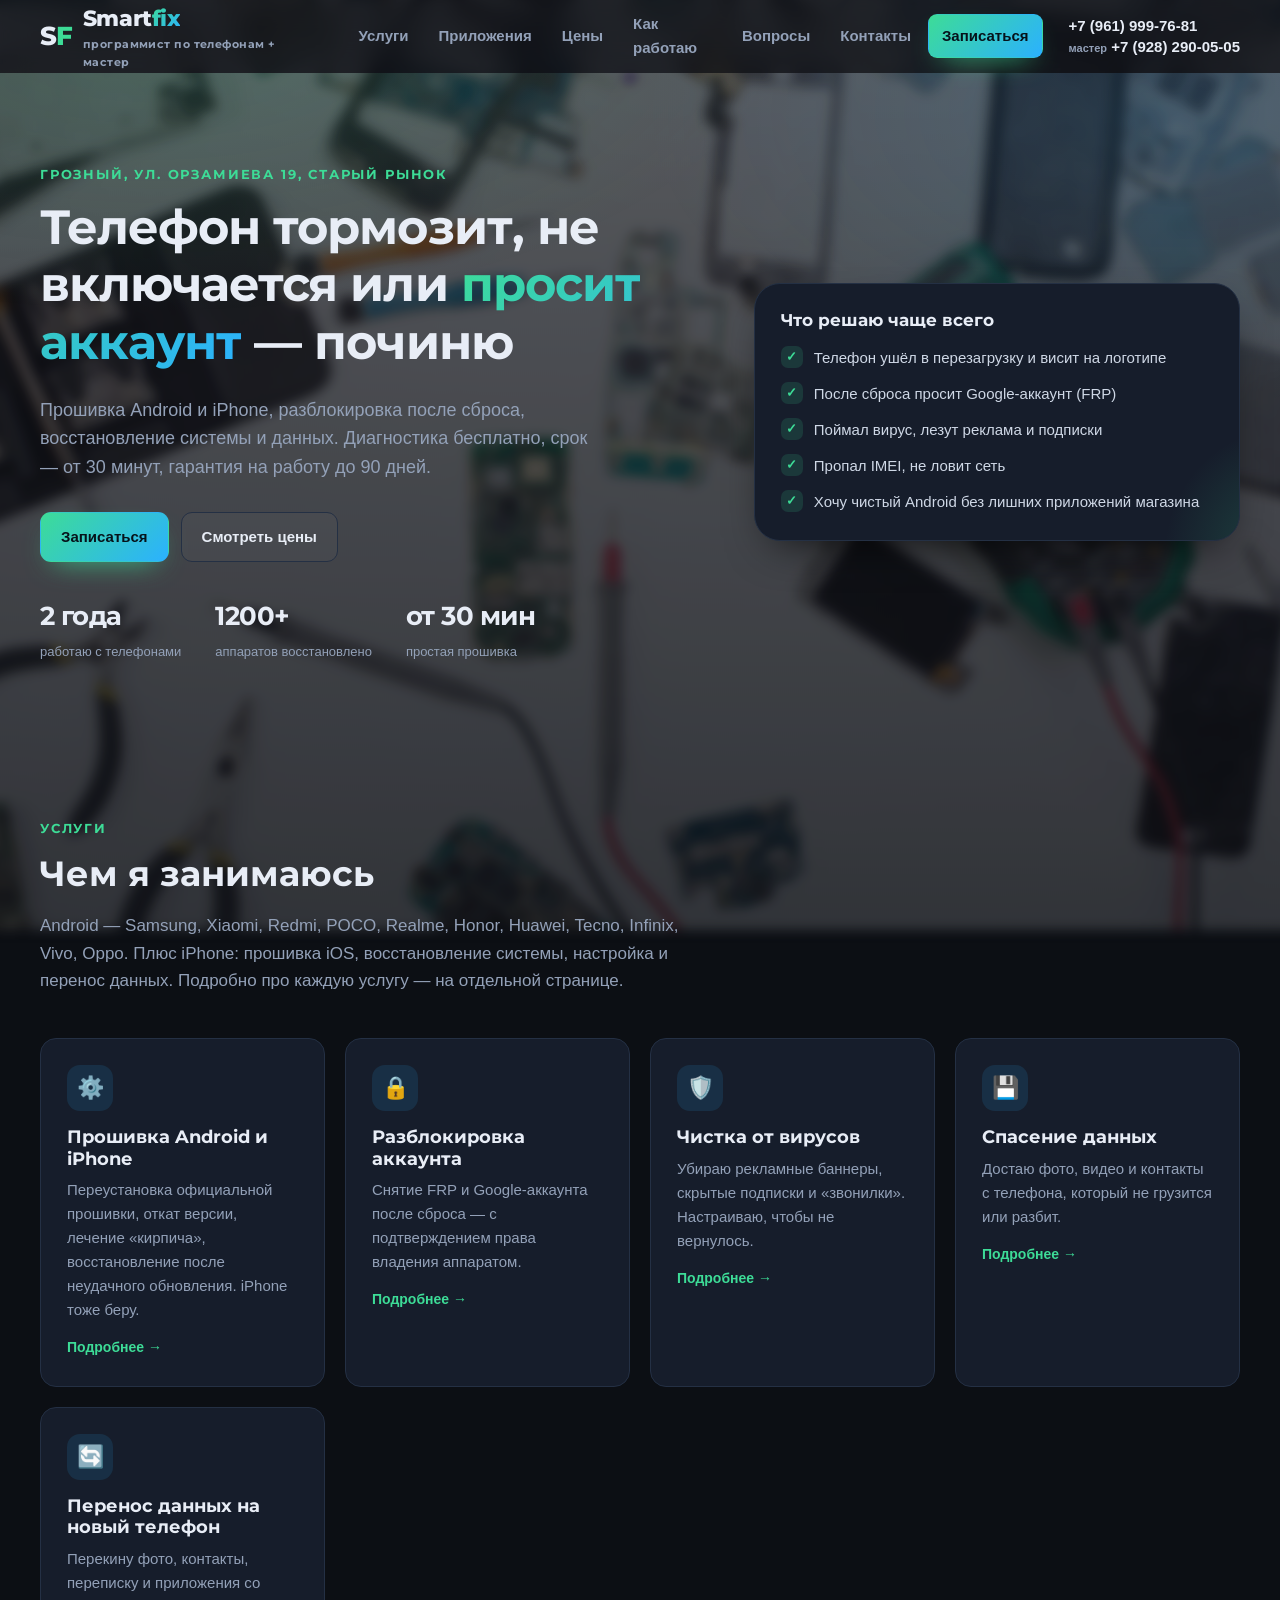
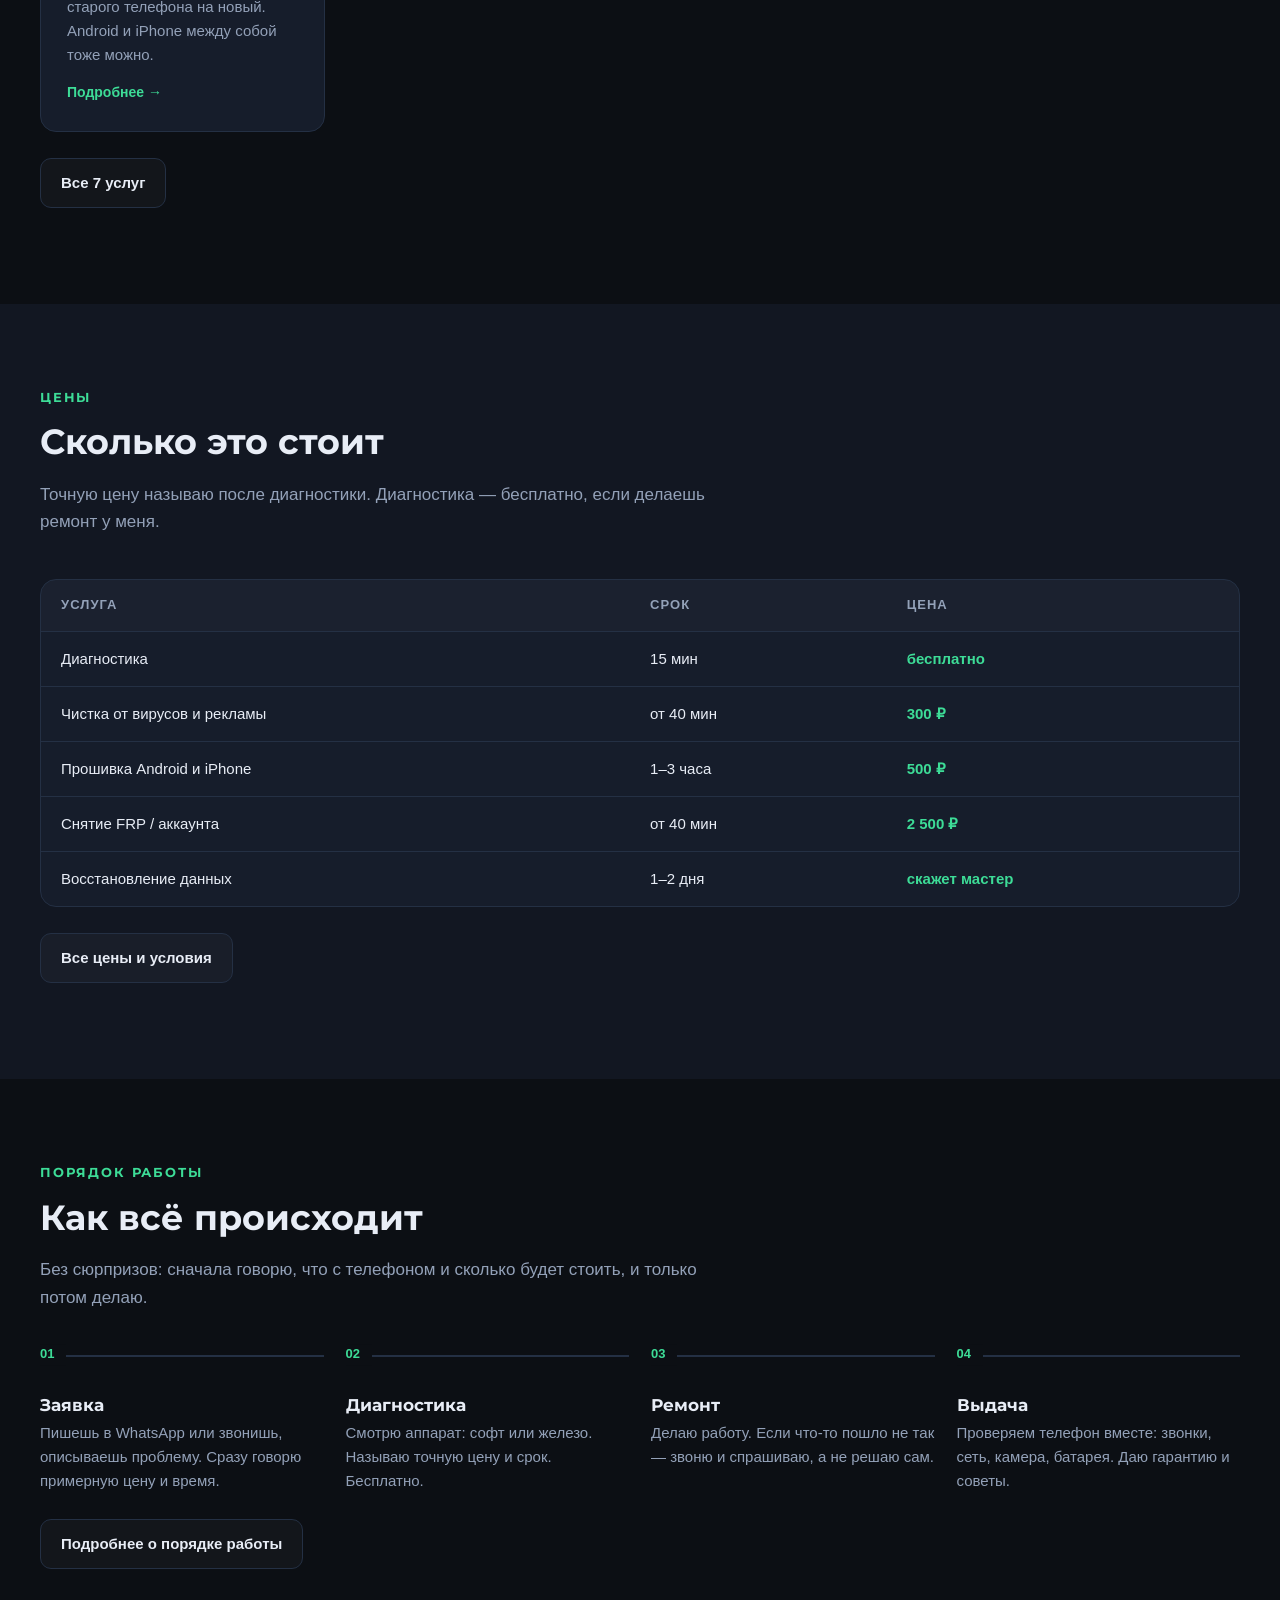
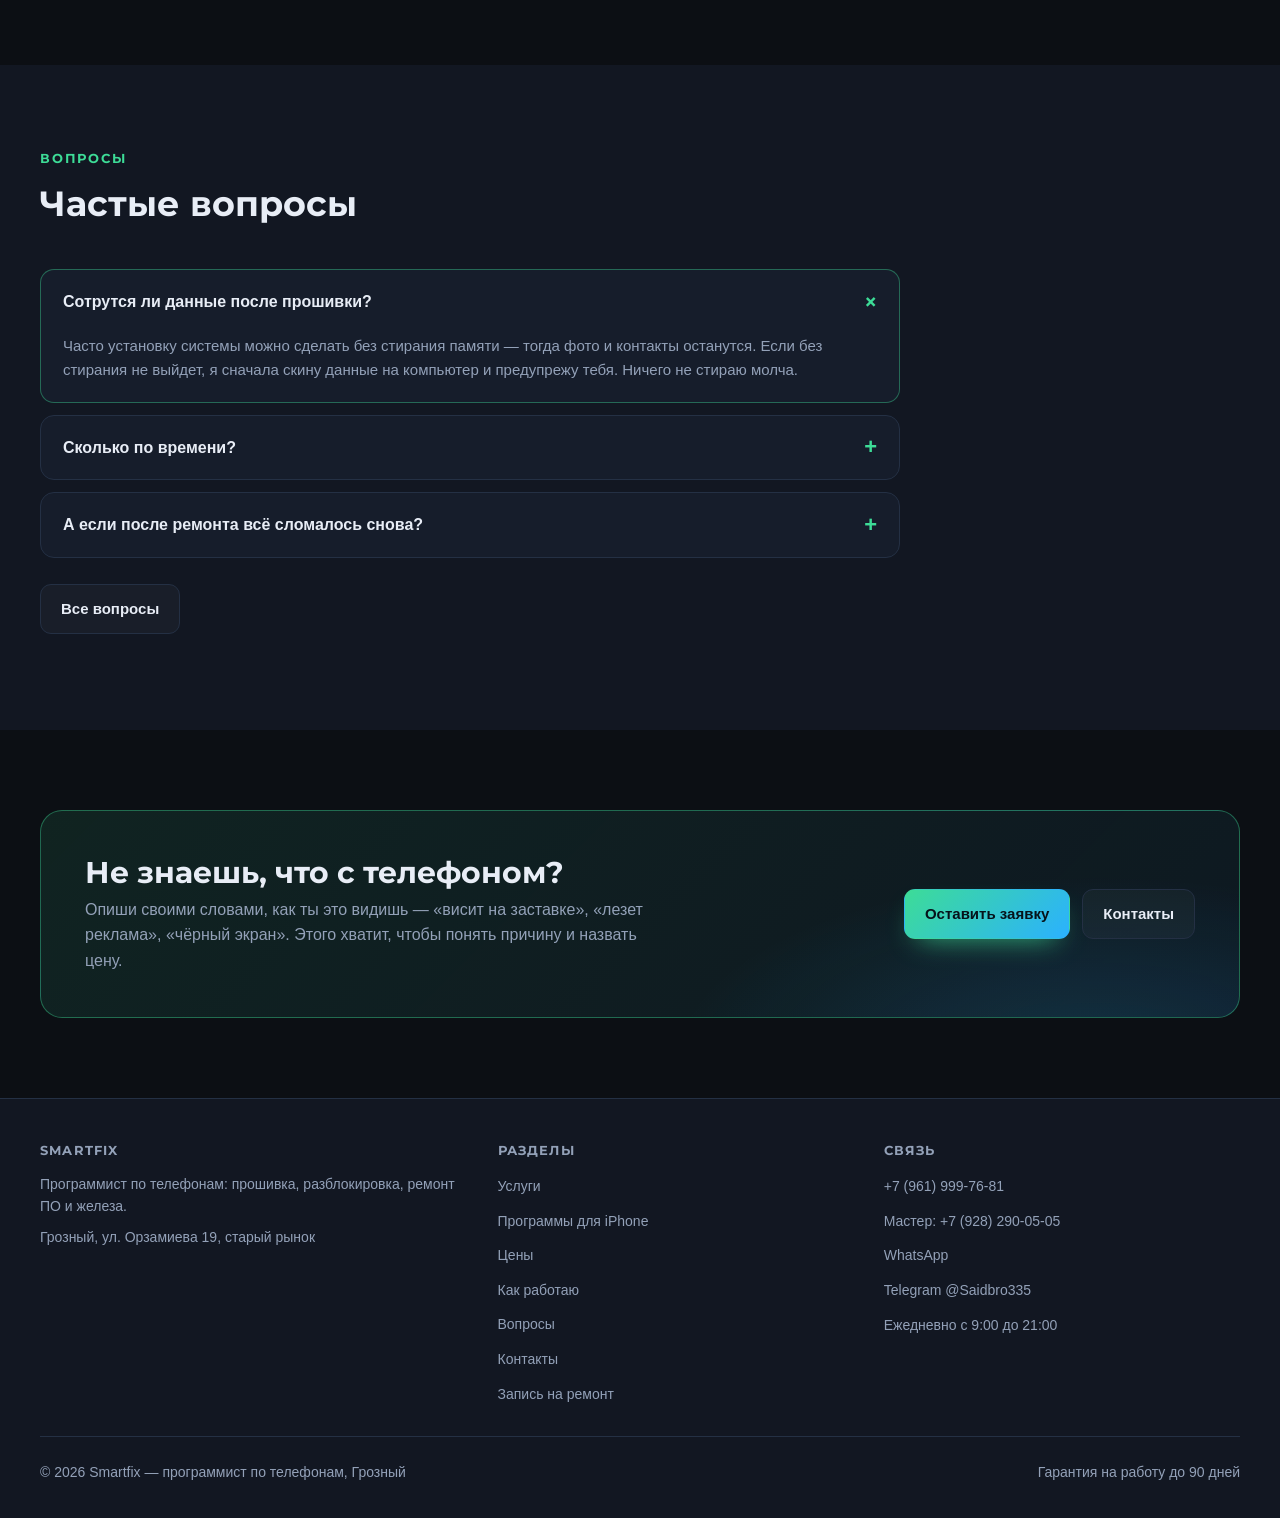
==== index.html @ c4eb5d16 "Add files via upload" ====
<!DOCTYPE html>
<html lang="ru">
<head>
<meta charset="UTF-8">
<meta name="viewport" content="width=device-width, initial-scale=1">
<title>Smartfix — программист по телефонам в Грозном | Прошивка, разблокировка, ремонт ПО</title>
<meta name="description" content="Прошивка Android и iPhone, разблокировка аккаунта, чистка от вирусов, восстановление данных. Грозный, ул. Орзамиева 19, старый рынок. Диагностика бесплатно, гарантия до 90 дней.">
<link rel="stylesheet" href="css/style.css">
<script src="js/anim.js"></script>
</head>
<body>

<!-- ================= ШАПКА ================= -->
<header class="header" id="header">
  <div class="container header__inner">
    <a class="logo" href="index.html">
      <span class="logo__mark">S<span>F</span></span>
      <span>Smart<em>fix</em><small>программист по телефонам + мастер</small></span>
    </a>

    <button class="burger" id="burger" aria-label="Меню" aria-expanded="false" aria-controls="nav">
      <span></span>
    </button>

    <nav class="nav" id="nav" aria-label="Основная навигация">
      <ul class="nav__list">
        <li><a href="services.html">Услуги</a></li>
        <li><a href="ios.html">Приложения</a></li>
        <li><a href="prices.html">Цены</a></li>
        <li><a href="how.html">Как работаю</a></li>
        <li><a href="faq.html">Вопросы</a></li>
        <li><a href="contacts.html">Контакты</a></li>
        <li class="nav__phone"><a href="tel:+79619997681">📞 +7 (961) 999-76-81</a></li>
        <li class="nav__phone"><a href="tel:+79282900505">🛠️ Мастер: +7 (928) 290-05-05</a></li>
        <li><a class="btn btn--primary" href="booking.html">Записаться</a></li>
      </ul>
    </nav>

    <div class="header__phone">
      <a href="tel:+79619997681">+7 (961) 999-76-81</a>
      <a href="tel:+79282900505"><span>мастер</span> +7 (928) 290-05-05</a>
    </div>
  </div>
</header>

<main>

  <!-- ================= ПЕРВЫЙ ЭКРАН ================= -->
  <section class="hero">
    <div class="container hero__grid">
      <div>
        <span class="eyebrow">Грозный, ул. Орзамиева 19, старый рынок</span>
        <h1>Телефон тормозит, не включается или <em>просит аккаунт</em> — починю</h1>
        <p class="lead">
          Прошивка Android и iPhone, разблокировка после сброса, восстановление системы и данных.
          Диагностика бесплатно, срок — от 30 минут, гарантия на работу до 90 дней.
        </p>
        <div class="hero__actions">
          <a class="btn btn--primary" href="booking.html">Записаться</a>
          <a class="btn btn--ghost" href="prices.html">Смотреть цены</a>
        </div>
        <ul class="stats">
          <li><b>2 года</b><span>работаю с телефонами</span></li>
          <li><b>1200+</b><span>аппаратов восстановлено</span></li>
          <li><b>от 30 мин</b><span>простая прошивка</span></li>
        </ul>
      </div>

      <aside class="phone-card">
        <h3>Что решаю чаще всего</h3>
        <ul class="checklist">
          <li>Телефон ушёл в перезагрузку и висит на логотипе</li>
          <li>После сброса просит Google-аккаунт (FRP)</li>
          <li>Поймал вирус, лезут реклама и подписки</li>
          <li>Пропал IMEI, не ловит сеть</li>
          <li>Хочу чистый Android без лишних приложений магазина</li>
        </ul>
      </aside>
    </div>
  </section>

  <!-- ================= УСЛУГИ (КРАТКО) ================= -->
  <section>
    <div class="container">
      <div class="section-head">
        <span class="eyebrow">Услуги</span>
        <h2>Чем я занимаюсь</h2>
        <p>Android — Samsung, Xiaomi, Redmi, POCO, Realme, Honor, Huawei, Tecno, Infinix, Vivo, Oppo. Плюс iPhone: прошивка iOS, восстановление системы, настройка и перенос данных. Подробно про каждую услугу — на отдельной странице.</p>
      </div>

      <div class="grid-3">
        <article class="card">
          <div class="card__icon">⚙️</div>
          <h3>Прошивка Android и iPhone</h3>
          <p>Переустановка официальной прошивки, откат версии, лечение «кирпича», восстановление после неудачного обновления. iPhone тоже беру.</p>
          <a class="card__more" href="services.html#firmware">Подробнее →</a>
        </article>
        <article class="card">
          <div class="card__icon">🔒</div>
          <h3>Разблокировка аккаунта</h3>
          <p>Снятие FRP и Google-аккаунта после сброса — с подтверждением права владения аппаратом.</p>
          <a class="card__more" href="services.html#unlock">Подробнее →</a>
        </article>
        <article class="card">
          <div class="card__icon">🛡️</div>
          <h3>Чистка от вирусов</h3>
          <p>Убираю рекламные баннеры, скрытые подписки и «звонилки». Настраиваю, чтобы не вернулось.</p>
          <a class="card__more" href="services.html#virus">Подробнее →</a>
        </article>
        <article class="card">
          <div class="card__icon">💾</div>
          <h3>Спасение данных</h3>
          <p>Достаю фото, видео и контакты с телефона, который не грузится или разбит.</p>
          <a class="card__more" href="services.html#data">Подробнее →</a>
        </article>
        <article class="card">
          <div class="card__icon">🔄</div>
          <h3>Перенос данных на новый телефон</h3>
          <p>Перекину фото, контакты, переписку и приложения со старого телефона на новый. Android и iPhone между собой тоже можно.</p>
          <a class="card__more" href="services.html#transfer">Подробнее →</a>
        </article>
      </div>

      <p style="margin-top:26px">
        <a class="btn btn--ghost" href="services.html">Все 7 услуг</a>
      </p>
    </div>
  </section>

  <!-- ================= ЦЕНЫ (КРАТКО) ================= -->
  <section class="bg-soft">
    <div class="container">
      <div class="section-head">
        <span class="eyebrow">Цены</span>
        <h2>Сколько это стоит</h2>
        <p>Точную цену называю после диагностики. Диагностика — бесплатно, если делаешь ремонт у меня.</p>
      </div>

      <div class="table-wrap">
        <table>
          <thead>
            <tr><th>Услуга</th><th>Срок</th><th>Цена</th></tr>
          </thead>
          <tbody>
            <tr><td>Диагностика</td><td>15 мин</td><td>бесплатно</td></tr>
            <tr><td>Чистка от вирусов и рекламы</td><td>от 40 мин</td><td>300 ₽</td></tr>
            <tr><td>Прошивка Android и iPhone</td><td>1–3 часа</td><td>500 ₽</td></tr>
            <tr><td>Снятие FRP / аккаунта</td><td>от 40 мин</td><td>2 500 ₽</td></tr>
            <tr><td>Восстановление данных</td><td>1–2 дня</td><td>скажет мастер</td></tr>
          </tbody>
        </table>
      </div>

      <p style="margin-top:26px">
        <a class="btn btn--ghost" href="prices.html">Все цены и условия</a>
      </p>
    </div>
  </section>

  <!-- ================= ПОРЯДОК РАБОТЫ (КРАТКО) ================= -->
  <section>
    <div class="container">
      <div class="section-head">
        <span class="eyebrow">Порядок работы</span>
        <h2>Как всё происходит</h2>
        <p>Без сюрпризов: сначала говорю, что с телефоном и сколько будет стоить, и только потом делаю.</p>
      </div>

      <div class="steps">
        <div class="step">
          <h3>Заявка</h3>
          <p>Пишешь в WhatsApp или звонишь, описываешь проблему. Сразу говорю примерную цену и время.</p>
        </div>
        <div class="step">
          <h3>Диагностика</h3>
          <p>Смотрю аппарат: софт или железо. Называю точную цену и срок. Бесплатно.</p>
        </div>
        <div class="step">
          <h3>Ремонт</h3>
          <p>Делаю работу. Если что-то пошло не так — звоню и спрашиваю, а не решаю сам.</p>
        </div>
        <div class="step">
          <h3>Выдача</h3>
          <p>Проверяем телефон вместе: звонки, сеть, камера, батарея. Даю гарантию и советы.</p>
        </div>
      </div>

      <p style="margin-top:26px">
        <a class="btn btn--ghost" href="how.html">Подробнее о порядке работы</a>
      </p>
    </div>
  </section>

  <!-- ================= ВОПРОСЫ (КРАТКО) ================= -->
  <section class="bg-soft">
    <div class="container">
      <div class="section-head">
        <span class="eyebrow">Вопросы</span>
        <h2>Частые вопросы</h2>
      </div>

      <div class="faq">
        <details open>
          <summary>Сотрутся ли данные после прошивки?</summary>
          <p>Часто установку системы можно сделать без стирания памяти — тогда фото и контакты останутся. Если без стирания не выйдет, я сначала скину данные на компьютер и предупрежу тебя. Ничего не стираю молча.</p>
        </details>
        <details>
          <summary>Сколько по времени?</summary>
          <p>Прошивка и разблокировка — от 30 минут до 3 часов, обычно в тот же день. Работа с памятью или редкая модель — до 2 дней.</p>
        </details>
        <details>
          <summary>А если после ремонта всё сломалось снова?</summary>
          <p>Гарантия: на прошивку и настройку — 90 дней, на заменённые детали — 30 дней. Вернулась та же проблема — переделываю бесплатно.</p>
        </details>
      </div>

      <p style="margin-top:26px">
        <a class="btn btn--ghost" href="faq.html">Все вопросы</a>
      </p>
    </div>
  </section>

  <!-- ================= ПРИЗЫВ ================= -->
  <section>
    <div class="container">
      <div class="cta">
        <div>
          <h2>Не знаешь, что с телефоном?</h2>
          <p>Опиши своими словами, как ты это видишь — «висит на заставке», «лезет реклама», «чёрный экран». Этого хватит, чтобы понять причину и назвать цену.</p>
        </div>
        <div class="cta__actions">
          <a class="btn btn--primary" href="booking.html">Оставить заявку</a>
          <a class="btn btn--ghost" href="contacts.html">Контакты</a>
        </div>
      </div>
    </div>
  </section>

</main>

<!-- ================= ПОДВАЛ ================= -->
<footer class="footer">
  <div class="container">
    <div class="footer__top">
      <div>
        <h4>Smartfix</h4>
        <p>Программист по телефонам: прошивка, разблокировка, ремонт ПО и железа.</p>
        <p>Грозный, ул. Орзамиева 19, старый рынок</p>
      </div>
      <div>
        <h4>Разделы</h4>
        <ul>
          <li><a href="services.html">Услуги</a></li>
          <li><a href="ios.html">Программы для iPhone</a></li>
          <li><a href="prices.html">Цены</a></li>
          <li><a href="how.html">Как работаю</a></li>
          <li><a href="faq.html">Вопросы</a></li>
          <li><a href="contacts.html">Контакты</a></li>
          <li><a href="booking.html">Запись на ремонт</a></li>
        </ul>
      </div>
      <div>
        <h4>Связь</h4>
        <ul>
          <li><a href="tel:+79619997681">+7 (961) 999-76-81</a></li>
          <li><a href="tel:+79282900505">Мастер: +7 (928) 290-05-05</a></li>
          <li><a href="https://wa.me/79619997681" target="_blank" rel="noopener">WhatsApp</a></li>
          <li><a href="https://t.me/Saidbro335" target="_blank" rel="noopener">Telegram @Saidbro335</a></li>
        </ul>
        <p style="margin-top:12px">Ежедневно с 9:00 до 21:00</p>
      </div>
    </div>
    <div class="footer__inner">
      <div>© <span class="js-year">2026</span> Smartfix — программист по телефонам, Грозный</div>
      <div>Гарантия на работу до 90 дней</div>
    </div>
  </div>
</footer>

<script src="js/main.js"></script>
</body>
</html>
---- css/style.css ----
/* ============================================================
   Smartfix — общие стили для всех страниц
   ============================================================ */

/* ---------- ШРИФТ ЗАГОЛОВКОВ ----------
   Montserrat, вариативный (один файл на веса 700–800).
   Лежит локально в папке fonts/, поэтому работает и без интернета,
   и на любом хостинге — ничего скачивать не надо.
   Два файла: кириллица и латиница, браузер выбирает по unicode-range. */
@font-face{
  font-family:'Montserrat';
  font-style:normal;
  font-weight:700 800;
  font-display:swap;
  src:url("../fonts/montserrat-cyr.woff2") format("woff2");
  unicode-range:U+0301, U+0400-045F, U+0490-0491, U+04B0-04B1, U+2116;
}
@font-face{
  font-family:'Montserrat';
  font-style:normal;
  font-weight:700 800;
  font-display:swap;
  src:url("../fonts/montserrat-lat.woff2") format("woff2");
  unicode-range:U+0000-00FF, U+0131, U+0152-0153, U+02BB-02BC, U+02C6, U+02DA, U+02DC, U+0304, U+0308, U+0329, U+2000-206F, U+20AC, U+2122, U+2191, U+2193, U+2212, U+2215, U+FEFF, U+FFFD;
}

:root{
  --font-head:'Montserrat',"Segoe UI",Roboto,Arial,sans-serif;
  --bg:#0c0f14;
  --bg-soft:#121722;
  --card:#161d2b;
  --line:#243044;
  --text:#e8edf6;
  --muted:#93a1b8;
  --accent:#3ddc97;
  --accent-2:#2bb1ff;
  --radius:16px;
  --shadow:0 18px 45px -20px rgba(0,0,0,.85);
  --maxw:1240px;
}

*{box-sizing:border-box}
html{scroll-behavior:smooth; scroll-padding-top:88px; background:var(--bg)}
body{
  margin:0;
  font-family:"Segoe UI",Roboto,-apple-system,"Helvetica Neue",Arial,sans-serif;
  color:var(--text);
  line-height:1.6;
  -webkit-font-smoothing:antialiased;
}

/* ---------- ФОН: ФОТО МАСТЕРСКОЙ, РАЗМЫТОЕ ----------
   Цвет фона живёт на <html>, а картинка — на ::before с z-index:-1.
   Так она ложится поверх фонового цвета, но под всем содержимым:
   прозрачные секции её показывают, а тёмные блоки перекрывают. */
body::before{
  content:"";
  position:fixed;
  inset:-30px;              /* запас по краям, иначе видно границу размытия */
  z-index:-1;
  background:
    linear-gradient(rgba(12,15,20,.62), rgba(12,15,20,.82)),
    url("../img/bg.jpg") center/cover no-repeat;
  filter:blur(6px) saturate(.92);
  opacity:.9;
  pointer-events:none;
}
img{max-width:100%;display:block}
a{color:inherit;text-decoration:none}
h1,h2,h3,h4{line-height:1.2;margin:0 0 .5em;font-family:var(--font-head)}
/* заголовки, логотип, цифры и кнопки — фирменным шрифтом */
.logo,.eyebrow,.btn,.stats b,.price-card .price,.price-card h3,
.service__head h2,.step h3,.card h3{font-family:var(--font-head)}
p{margin:0 0 1em}
section{padding:80px 0}
.container{width:100%;max-width:var(--maxw);margin:0 auto;padding:0 20px}
.bg-soft{background:var(--bg-soft)}

.eyebrow{
  display:inline-block;
  font-size:13px;letter-spacing:.14em;text-transform:uppercase;
  color:var(--accent);font-weight:700;margin-bottom:14px;
}
.section-head{max-width:680px;margin-bottom:44px}
.section-head h2{font-size:clamp(24px,3.2vw,35px)}
.section-head p{color:var(--muted);margin:0;font-size:17px}

/* ---------- ШАПКА ---------- */
.header{
  position:sticky;top:0;z-index:100;
  background:rgba(12,15,20,.72);
  backdrop-filter:blur(14px);
  -webkit-backdrop-filter:blur(14px);
  border-bottom:1px solid transparent;
  transition:background .25s,border-color .25s,box-shadow .25s;
}
.header.is-scrolled{
  background:rgba(12,15,20,.94);
  border-bottom-color:var(--line);
  box-shadow:0 10px 30px -18px rgba(0,0,0,.9);
}
.header__inner{display:flex;align-items:center;gap:26px;height:72px}
.logo{display:flex;align-items:center;gap:11px;font-family:var(--font-head);font-weight:800;font-size:22px;letter-spacing:-.02em}
/* «Smart» обычным цветом, «fix» — фирменным градиентом */
.logo em{
  font-style:normal;
  background:linear-gradient(135deg,var(--accent),var(--accent-2));
  -webkit-background-clip:text;background-clip:text;color:transparent;
}
/* Монограмма SF: «S» белая, «F» зелёная, без картинки и без плашки */
.logo__mark{
  font-family:var(--font-head);font-weight:800;
  font-size:26px;line-height:1;letter-spacing:-.04em;
  color:var(--text);flex:0 0 auto;
}
.logo__mark span{color:var(--accent)}
.logo small{display:block;font-size:11px;font-weight:600;color:var(--muted);letter-spacing:.04em}

.nav{margin-left:auto}
.nav__list{display:flex;align-items:center;gap:4px;list-style:none;margin:0;padding:0}
.nav__list a{
  display:block;padding:9px 13px;border-radius:9px;
  font-size:15px;color:var(--muted);font-weight:600;
  transition:color .18s,background .18s;
}
.nav__list a:hover{color:var(--text);background:rgba(255,255,255,.05)}
.nav__list a.is-active{color:var(--accent)}
.nav__phone{display:none}   /* на телефоне шапка номера скрывает — показываем их в меню */
.nav__list a.btn--primary{color:#06121a}
.nav__list a.btn--primary:hover{background:linear-gradient(135deg,var(--accent),var(--accent-2));color:#06121a}

.header__phone{
  display:flex;flex-direction:column;gap:1px;line-height:1.3;
  font-weight:700;font-size:15px;white-space:nowrap;
}
.header__phone a{transition:color .18s}
.header__phone a:hover{color:var(--accent)}
.header__phone span{font-size:11px;font-weight:600;color:var(--muted)}

.btn{
  display:inline-flex;align-items:center;justify-content:center;gap:9px;
  padding:12px 20px;border-radius:11px;border:1px solid transparent;
  font:inherit;font-weight:700;font-size:15px;cursor:pointer;
  transition:transform .15s,box-shadow .2s,background .2s,color .2s,border-color .2s;
}
.btn:active{transform:translateY(1px)}
.btn--primary{
  background:linear-gradient(135deg,var(--accent),var(--accent-2));
  color:#06121a;
  box-shadow:0 12px 28px -14px rgba(61,220,151,.9);
}
.btn--primary:hover{box-shadow:0 16px 34px -12px rgba(61,220,151,1)}
.btn--ghost{border-color:var(--line);color:var(--text);background:rgba(255,255,255,.03)}
.btn--ghost:hover{border-color:var(--accent);color:var(--accent)}
.btn--wide{width:100%}

.burger{
  display:none;margin-left:auto;
  width:44px;height:44px;border-radius:11px;
  background:rgba(255,255,255,.05);border:1px solid var(--line);
  cursor:pointer;padding:0;place-items:center;
}
.burger span,.burger span::before,.burger span::after{
  content:"";display:block;width:19px;height:2px;border-radius:2px;
  background:var(--text);transition:transform .25s,opacity .2s;
}
.burger span{position:relative}
.burger span::before{position:absolute;top:-6px}
.burger span::after{position:absolute;top:6px}
.burger[aria-expanded="true"] span{background:transparent}
.burger[aria-expanded="true"] span::before{transform:translateY(6px) rotate(45deg)}
.burger[aria-expanded="true"] span::after{transform:translateY(-6px) rotate(-45deg)}

/* ---------- HERO ---------- */
.hero{
  padding:88px 0 72px;
  background:
    radial-gradient(900px 420px at 12% -8%,rgba(61,220,151,.16),transparent 70%),
    radial-gradient(760px 420px at 92% 6%,rgba(43,177,255,.14),transparent 70%);
}
.hero__grid{display:grid;grid-template-columns:1.15fr .85fr;gap:56px;align-items:center}
.hero h1{font-size:clamp(27px,4.2vw,48px);letter-spacing:-.02em}
.hero h1 em{
  font-style:normal;
  background:linear-gradient(135deg,var(--accent),var(--accent-2));
  -webkit-background-clip:text;background-clip:text;color:transparent;
}
.hero p.lead{color:var(--muted);font-size:18px;max-width:560px;margin:0 0 30px}
.hero__actions{display:flex;flex-wrap:wrap;gap:12px;margin-bottom:34px}

.stats{display:flex;flex-wrap:wrap;gap:34px;margin:0;padding:0;list-style:none}
.stats b{display:block;font-size:26px;letter-spacing:-.02em}
.stats span{font-size:13px;color:var(--muted)}

.phone-card{
  background:var(--card);border:1px solid var(--line);border-radius:26px;
  padding:26px;box-shadow:var(--shadow);position:relative;overflow:hidden;
}
.phone-card::after{
  content:"";position:absolute;inset:auto -40% -60% auto;width:280px;height:280px;
  background:radial-gradient(circle,rgba(61,220,151,.22),transparent 65%);
}
.phone-card h3{font-size:17px;margin-bottom:16px}
.checklist{list-style:none;margin:0;padding:0;display:grid;gap:12px}
.checklist li{display:flex;gap:11px;font-size:15px;color:#cfd8e6;position:relative;z-index:1}
.checklist li::before{
  content:"✓";flex:0 0 auto;width:22px;height:22px;border-radius:7px;
  display:grid;place-items:center;font-size:13px;font-weight:800;
  background:rgba(61,220,151,.14);color:var(--accent);
}

/* ---------- ЗАГОЛОВОК ВНУТРЕННЕЙ СТРАНИЦЫ ---------- */
.page-hero{
  padding:64px 0 56px;
  background:
    radial-gradient(800px 340px at 8% -20%,rgba(61,220,151,.14),transparent 70%),
    radial-gradient(700px 340px at 95% -10%,rgba(43,177,255,.12),transparent 70%);
  border-bottom:1px solid var(--line);
}
.page-hero h1{font-size:clamp(26px,3.7vw,40px);letter-spacing:-.02em;max-width:820px}
.page-hero p{color:var(--muted);font-size:18px;max-width:660px;margin:0}
.crumbs{font-size:13px;color:var(--muted);margin-bottom:18px}
.crumbs a:hover{color:var(--accent)}
.crumbs span{opacity:.5;margin:0 7px}

/* ---------- КАРТОЧКИ ---------- */
.grid-3{display:grid;grid-template-columns:repeat(auto-fit,minmax(276px,1fr));gap:20px}
.grid-2{display:grid;grid-template-columns:repeat(auto-fit,minmax(320px,1fr));gap:20px}
.card{
  background:var(--card);border:1px solid var(--line);border-radius:var(--radius);
  padding:26px;transition:transform .2s,border-color .2s;
}
.card:hover{transform:translateY(-4px);border-color:rgba(61,220,151,.45)}
.card__icon{
  width:46px;height:46px;border-radius:13px;display:grid;place-items:center;
  font-size:22px;margin-bottom:16px;background:rgba(43,177,255,.12);
}
.card h3{font-size:18px;margin-bottom:8px}
.card p{color:var(--muted);font-size:15px;margin:0 0 12px}
.card__meta{
  display:flex;flex-wrap:wrap;gap:8px;align-items:center;
  font-size:13px;color:var(--accent);font-weight:700;
}
.card__more{font-size:14px;color:var(--accent);font-weight:700}
.card__more:hover{text-decoration:underline}

/* ---------- КАТАЛОГ ПРИЛОЖЕНИЙ ДЛЯ IPHONE ---------- */
.card--app{display:flex;flex-direction:column}
.card--app .btn{margin-top:auto}
.app__meta{
  display:flex;flex-wrap:wrap;gap:4px 16px;
  font-size:13px;color:var(--muted);margin:0 0 16px;
}
.app__meta b{color:var(--text);font-weight:700}
.app__size{font-size:22px;font-weight:800;font-family:var(--font-head);letter-spacing:-.02em;color:var(--accent);margin:0 0 10px}
.app__warn{
  display:flex;gap:9px;align-items:flex-start;
  font-size:13px;line-height:1.45;color:#ffb45c;
  background:rgba(255,180,92,.1);border:1px solid rgba(255,180,92,.3);
  border-radius:10px;padding:10px 12px;margin:0 0 16px;
}

/* ---------- ПОДРОБНАЯ УСЛУГА ---------- */
.service{
  background:var(--card);border:1px solid var(--line);border-radius:var(--radius);
  padding:32px;margin-bottom:20px;
}
.service__head{display:flex;gap:18px;align-items:flex-start;margin-bottom:20px}
.service__icon{
  width:52px;height:52px;border-radius:14px;flex:0 0 auto;
  display:grid;place-items:center;font-size:24px;
  background:rgba(61,220,151,.12);
}
.service__head h2{font-size:22px;margin:0 0 4px}
.service__head p{margin:0;color:var(--muted);font-size:15px}
.service__cols{display:grid;grid-template-columns:1.4fr 1fr;gap:28px}
.service__cols h4{font-size:13px;text-transform:uppercase;letter-spacing:.08em;color:var(--muted);margin:0 0 12px}
.service__cols p{color:var(--muted);font-size:15px}
.service__facts{
  background:var(--bg-soft);border:1px solid var(--line);border-radius:12px;padding:20px;
}
.service__facts dl{margin:0;display:grid;gap:14px}
.service__facts dt{font-size:12px;text-transform:uppercase;letter-spacing:.08em;color:var(--muted);margin-bottom:3px}
.service__facts dd{margin:0;font-size:16px;font-weight:700}
.service__facts dd.note{font-weight:600;font-size:14px;color:var(--muted)}

/* ---------- ЦЕНЫ ---------- */
.prices{display:grid;grid-template-columns:repeat(auto-fit,minmax(290px,1fr));gap:20px}
.price-card{
  background:var(--bg-soft);border:1px solid var(--line);border-radius:var(--radius);
  padding:28px;display:flex;flex-direction:column;
}
.price-card--hot{
  border-color:rgba(61,220,151,.5);
  background:linear-gradient(180deg,rgba(61,220,151,.07),transparent 45%),var(--bg-soft);
}
.price-card__tag{
  align-self:flex-start;font-size:11px;font-weight:800;letter-spacing:.1em;
  text-transform:uppercase;color:var(--accent);background:rgba(61,220,151,.13);
  padding:5px 10px;border-radius:20px;margin-bottom:14px;
}
.price-card h3{font-size:19px;margin-bottom:6px}
.price-card .price{font-size:32px;font-weight:800;letter-spacing:-.02em;margin:10px 0 18px}
.price-card .price small{font-size:14px;font-weight:600;color:var(--muted)}
.price-card .price--text{font-size:21px;line-height:1.35}
.price-card .price--text small{display:block;font-size:13px;margin-top:2px}
.price-card ul{list-style:none;margin:0 0 24px;padding:0;display:grid;gap:10px;font-size:15px;color:var(--muted)}
.price-card ul li::before{content:"— ";color:var(--accent)}
.price-card .btn{margin-top:auto}

.table-wrap{overflow-x:auto;border:1px solid var(--line);border-radius:var(--radius);background:var(--card)}
table{width:100%;border-collapse:collapse;min-width:560px}
th,td{padding:15px 20px;text-align:left;font-size:15px;border-bottom:1px solid var(--line)}
th{font-size:13px;text-transform:uppercase;letter-spacing:.08em;color:var(--muted);background:rgba(255,255,255,.02)}
tbody tr:last-child td{border-bottom:none}
td:last-child{font-weight:700;color:var(--accent);white-space:nowrap}

/* ---------- ШАГИ ---------- */
.steps{display:grid;grid-template-columns:repeat(auto-fit,minmax(230px,1fr));gap:22px;counter-reset:s}
.step{position:relative;padding-top:26px;border-top:2px solid var(--line)}
.step::before{
  counter-increment:s;content:counter(s,decimal-leading-zero);
  position:absolute;top:-2px;left:0;
  font-size:13px;font-weight:800;color:var(--accent);
  background:var(--bg);padding-right:12px;transform:translateY(-52%);
}
.bg-soft .step::before{background:var(--bg-soft)}
.step h3{font-size:17px;margin:12px 0 6px}
.step p{color:var(--muted);font-size:15px;margin:0}

/* ---------- БЛОКИ-ЗАМЕТКИ ---------- */
.notice{
  border:1px solid var(--line);border-radius:var(--radius);
  background:var(--card);padding:24px 26px;
}
.notice--accent{border-color:rgba(61,220,151,.45);background:linear-gradient(180deg,rgba(61,220,151,.06),transparent 60%),var(--card)}
.notice h3{font-size:17px;margin-bottom:10px}
.notice p{color:var(--muted);font-size:15px;margin:0 0 .8em}
.notice p:last-child{margin-bottom:0}

/* ---------- FAQ ---------- */
.faq{display:grid;gap:12px;max-width:860px}
details{background:var(--card);border:1px solid var(--line);border-radius:14px;padding:0 22px}
details[open]{border-color:rgba(61,220,151,.4)}
summary{
  cursor:pointer;list-style:none;padding:19px 0;font-weight:700;font-size:16px;
  display:flex;justify-content:space-between;gap:16px;align-items:center;
}
summary::-webkit-details-marker{display:none}
summary::after{content:"+";font-size:22px;color:var(--accent);line-height:1;transition:transform .2s}
details[open] summary::after{transform:rotate(45deg)}
details p{margin:0 0 20px;color:var(--muted);font-size:15px}

/* ---------- КОНТАКТЫ И ФОРМА ---------- */
.contacts{display:grid;grid-template-columns:1fr 1fr;gap:34px;align-items:start}
.contact-list{list-style:none;margin:0;padding:0;display:grid;gap:14px}
.contact-list a{
  display:flex;align-items:center;gap:14px;
  background:var(--card);border:1px solid var(--line);border-radius:14px;
  padding:16px 18px;transition:border-color .2s,transform .2s;
}
.contact-list a:hover{border-color:var(--accent);transform:translateX(4px)}
.contact-list .ico{
  width:42px;height:42px;border-radius:12px;flex:0 0 auto;
  display:grid;place-items:center;font-size:19px;background:rgba(255,255,255,.05);
}
.contact-list b{display:block;font-size:16px}
.contact-list small{color:var(--muted);font-size:13px}

form{
  background:var(--card);border:1px solid var(--line);border-radius:var(--radius);
  padding:26px;
}
.field{margin-bottom:16px}
.field-row{display:grid;grid-template-columns:1fr 1fr;gap:16px}
label{display:block;font-size:13px;font-weight:700;color:var(--muted);margin-bottom:7px}
input,select,textarea{
  width:100%;padding:13px 15px;border-radius:11px;
  background:#0e131c;border:1px solid var(--line);color:var(--text);
  font:inherit;font-size:15px;outline:none;transition:border-color .2s,box-shadow .2s;
}
input:focus,select:focus,textarea:focus{
  border-color:var(--accent);box-shadow:0 0 0 3px rgba(61,220,151,.14);
}
input:invalid:not(:placeholder-shown){border-color:#e0574f}
textarea{resize:vertical;min-height:104px}
select{appearance:none;background-image:linear-gradient(45deg,transparent 50%,var(--muted) 50%),linear-gradient(135deg,var(--muted) 50%,transparent 50%);background-position:calc(100% - 20px) 21px,calc(100% - 15px) 21px;background-size:5px 5px,5px 5px;background-repeat:no-repeat}
.form-note{font-size:13px;color:var(--muted);margin:14px 0 0}
/* Ловушка для ботов: поле есть в коде, но человек его не видит.
   Убрать его через display:none нельзя — умные боты такие не заполняют,
   а вот простые как раз клюют на невидимое поле. */
.hp-field{
  position:absolute;left:-9999px;top:auto;
  width:1px;height:1px;overflow:hidden;
}
button[type="submit"]:disabled{opacity:.65;cursor:default}
.form-ok{
  display:none;margin-top:16px;padding:14px 16px;border-radius:11px;
  background:rgba(61,220,151,.12);color:var(--accent);font-weight:700;font-size:15px;
}
.form-ok.is-visible{display:block}
.form-err{
  display:none;margin-bottom:16px;padding:14px 16px;border-radius:11px;
  background:rgba(224,87,79,.12);color:#ff8b83;font-weight:700;font-size:15px;
}
.form-err.is-visible{display:block}
.radio-row{display:flex;flex-wrap:wrap;gap:10px}
.radio-row label{
  display:flex;align-items:center;gap:9px;margin:0;
  padding:12px 16px;border:1px solid var(--line);border-radius:11px;
  font-size:15px;font-weight:600;color:var(--text);cursor:pointer;
  transition:border-color .2s,background .2s;
}
.radio-row label:hover{border-color:var(--accent)}
.radio-row input{width:auto;padding:0;accent-color:var(--accent)}
.radio-row input:checked + span{color:var(--accent)}

/* ---------- ПРИЗЫВ К ДЕЙСТВИЮ ---------- */
.cta{
  border:1px solid rgba(61,220,151,.4);border-radius:22px;
  background:
    radial-gradient(600px 260px at 88% 120%,rgba(43,177,255,.16),transparent 70%),
    linear-gradient(135deg,rgba(61,220,151,.10),rgba(43,177,255,.06));
  padding:44px;display:flex;flex-wrap:wrap;gap:26px;
  justify-content:space-between;align-items:center;
}
.cta h2{font-size:clamp(22px,3vw,30px);margin-bottom:6px}
.cta p{color:var(--muted);margin:0;max-width:560px}
.cta__actions{display:flex;flex-wrap:wrap;gap:12px}

/* ---------- ПОДВАЛ ---------- */
.footer{border-top:1px solid var(--line);padding:44px 0 34px;background:var(--bg-soft)}
.footer__top{display:grid;grid-template-columns:1.2fr 1fr 1fr;gap:30px;margin-bottom:30px}
.footer h4{font-size:13px;text-transform:uppercase;letter-spacing:.09em;color:var(--muted);margin:0 0 14px}
.footer p{color:var(--muted);font-size:14px;margin:0 0 8px}
.footer ul{list-style:none;margin:0;padding:0;display:grid;gap:9px}
.footer ul a{color:var(--muted);font-size:14px}
.footer ul a:hover{color:var(--accent)}
.footer__inner{
  display:flex;flex-wrap:wrap;gap:16px;justify-content:space-between;align-items:center;
  color:var(--muted);font-size:14px;padding-top:24px;border-top:1px solid var(--line);
}
.footer a:hover{color:var(--accent)}

/* ---------- ПЛАВНЫЕ ПЕРЕХОДЫ МЕЖДУ СТРАНИЦАМИ ----------
   Класс .anim ставит js/anim.js сразу при загрузке страницы.
   Без JS класс не появится — и сайт работает как обычно, без анимации. */
.anim main,
.anim .header,
.anim .footer{
  opacity:0;
  transition:opacity .4s ease, transform .4s ease;
}
.anim main{transform:translateY(16px)}
.anim.is-ready main,
.anim.is-ready .header,
.anim.is-ready .footer{opacity:1;transform:none}

/* уход со страницы после клика по ссылке */
.anim.is-leaving main,
.anim.is-leaving .header,
.anim.is-leaving .footer{
  opacity:0;
  transition:opacity .22s ease, transform .22s ease;
}
.anim.is-leaving main{transform:translateY(-10px)}

@media (prefers-reduced-motion: reduce){
  .anim main,
  .anim .header,
  .anim .footer{
    opacity:1;
    transform:none;
    transition:none;
  }
}

/* ---------- АДАПТИВ ---------- */
/* Номера в шапке убираем раньше, чем меню: логотип с подписью «+ мастер»
   плюс семь пунктов меню занимают 1193px, и на экранах уже 1240px
   для них просто не остаётся места. */
@media (max-width:1240px){
  .header__phone{display:none}
}
@media (max-width:1000px){
  .footer__top{grid-template-columns:1fr 1fr}
}
/* Меню сворачиваем в бургер раньше, чем остальную вёрстку: шапке
   с логотипом, семью пунктами и номерами нужно около 1190px, а без
   номеров — около 990px. Иначе пункты и подпись переносятся на вторую
   строку. Поэтому: номера прячем до 1240px, меню сворачиваем до 1060px. */
@media (max-width:1060px){
  .header__inner{height:64px}
  .burger{display:grid}
  .nav{
    position:fixed;left:0;right:0;top:64px;
    background:var(--bg-soft);border-bottom:1px solid var(--line);
    padding:10px 20px 20px;margin:0;
    transform:translateY(-12px);opacity:0;pointer-events:none;
    transition:opacity .22s,transform .22s;
    max-height:calc(100vh - 64px);overflow:auto;
  }
  .nav.is-open{transform:translateY(0);opacity:1;pointer-events:auto}
  .nav__list{flex-direction:column;align-items:stretch;gap:2px}
  .nav__list a{padding:14px 12px;font-size:16px;border-radius:10px}
  .nav__phone{display:block;border-top:1px solid var(--line);margin-top:8px;padding-top:8px}
  .nav__phone + .nav__phone{border-top:0;margin-top:0;padding-top:0}
  .nav__phone a{color:var(--accent)}
  .nav .btn{margin-top:12px;width:100%}
}
@media (max-width:880px){
  section{padding:64px 0}
  .hero{padding:60px 0 56px}
  .hero__grid{grid-template-columns:1fr;gap:38px}
  .contacts{grid-template-columns:1fr}
  .service__cols{grid-template-columns:1fr;gap:20px}
  .cta{padding:30px}
  .stats{gap:24px 30px}
  .stats b{font-size:22px}
  .field-row{grid-template-columns:1fr}
  .footer__top{grid-template-columns:1fr;gap:24px}
}
@media (max-width:420px){
  .logo small{display:none}
  .hero__actions .btn{width:100%}
  .service{padding:24px}
  .service__head{gap:14px}
}
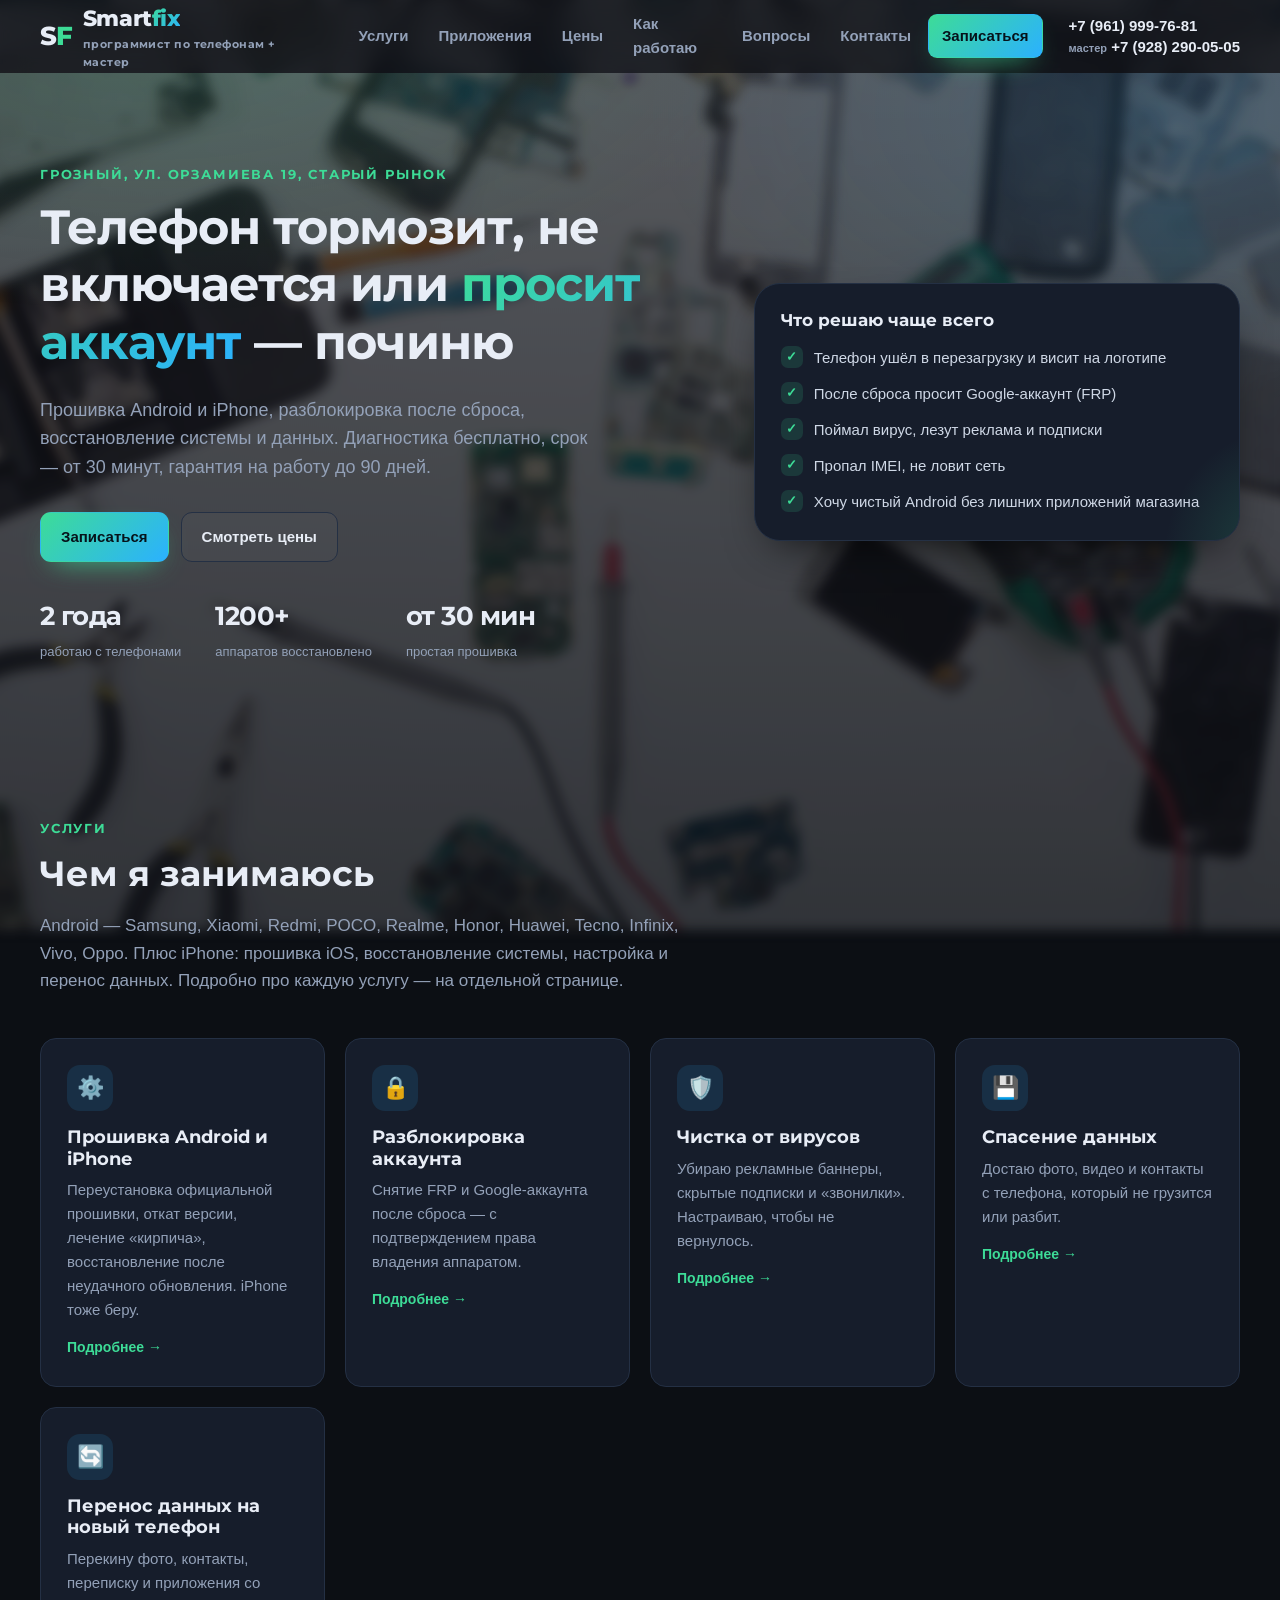
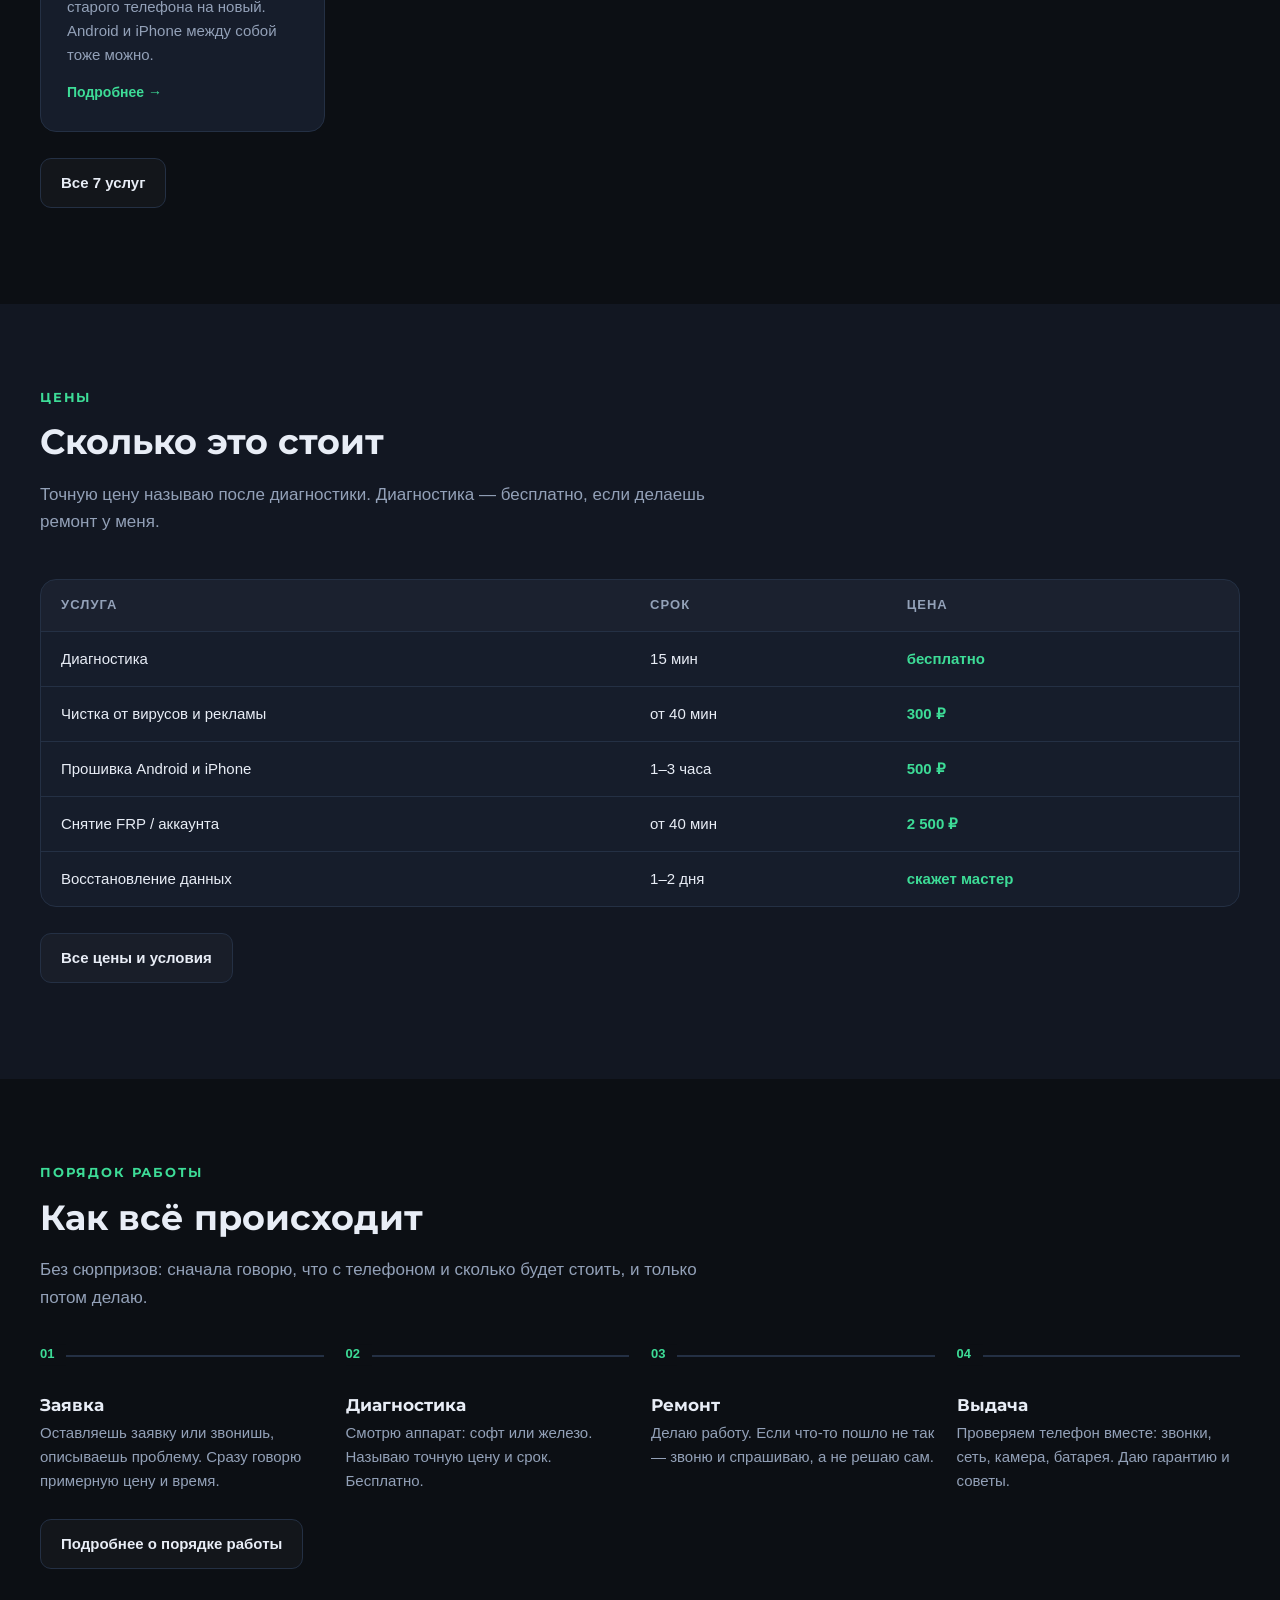
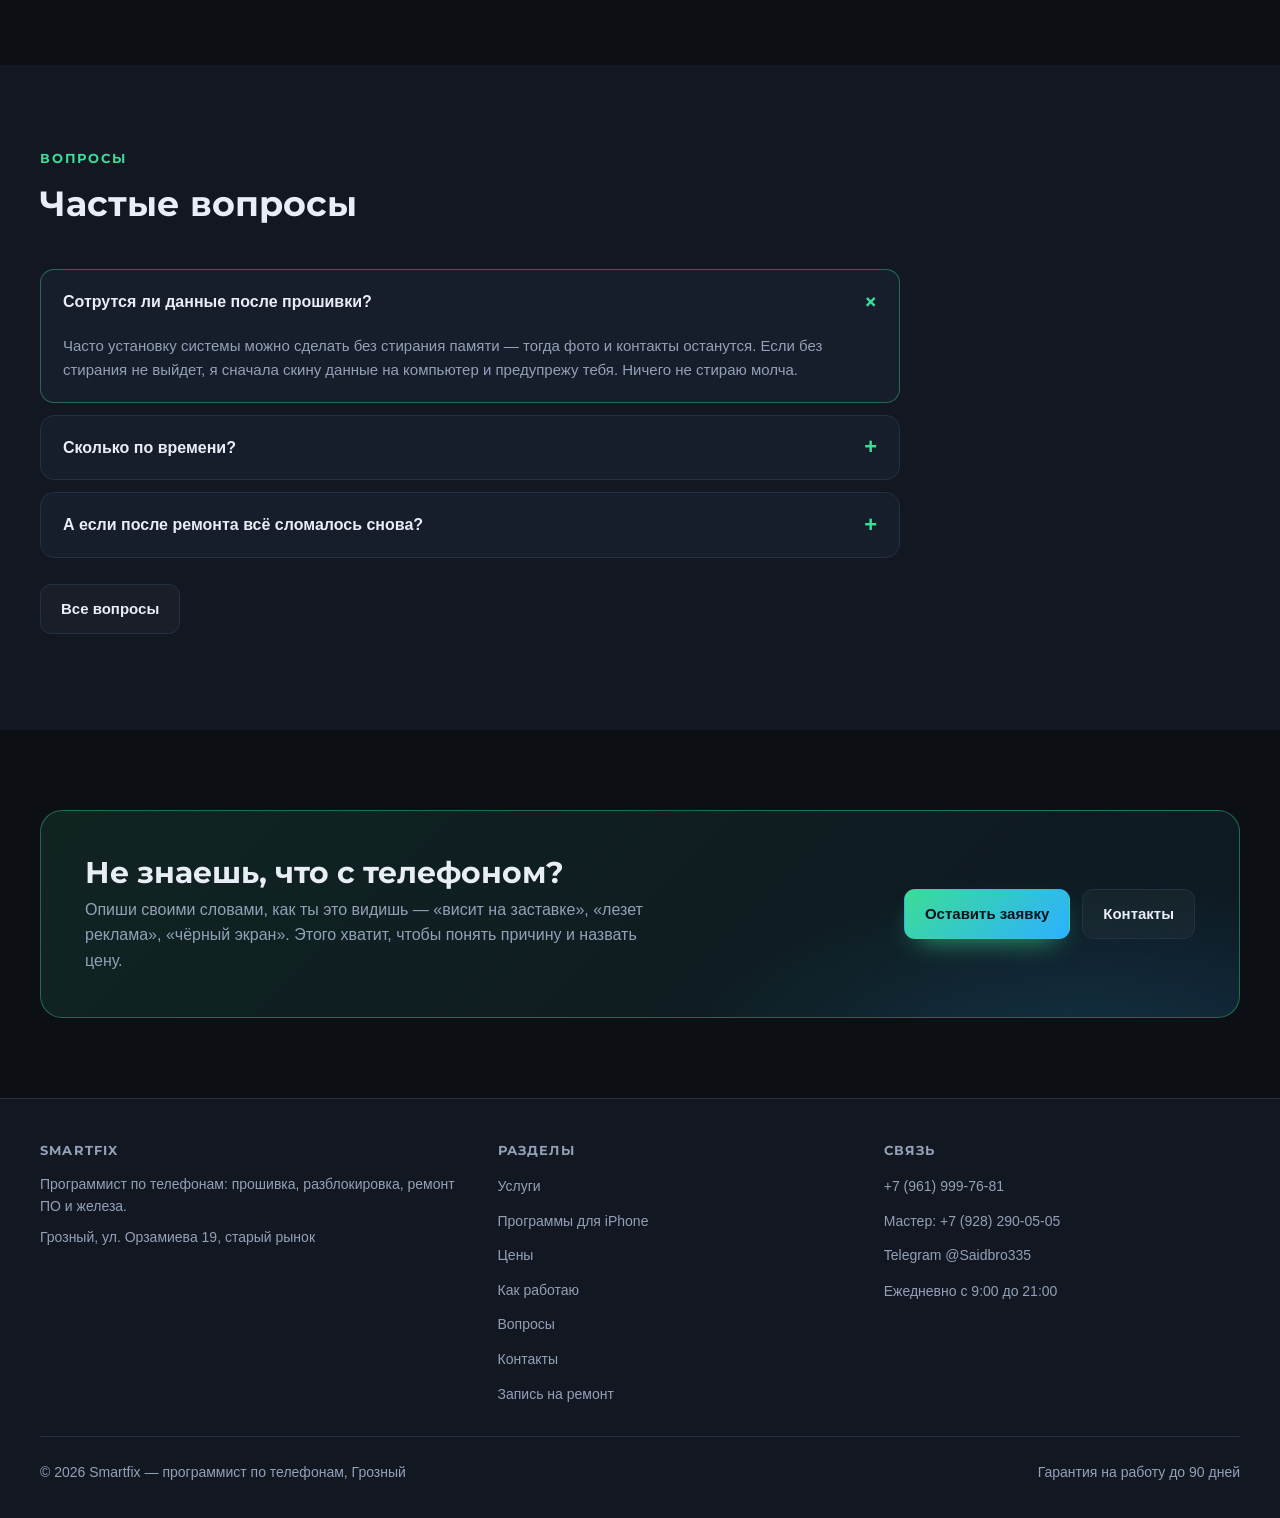
==== commit 0f58a5e2: "Убран WhatsApp со страниц, заявки идут только в Telegram-бот" ====
--- a/index.html
+++ b/index.html
@@ -169,7 +169,7 @@
       <div class="steps">
         <div class="step">
           <h3>Заявка</h3>
-          <p>Пишешь в WhatsApp или звонишь, описываешь проблему. Сразу говорю примерную цену и время.</p>
+          <p>Оставляешь заявку или звонишь, описываешь проблему. Сразу говорю примерную цену и время.</p>
         </div>
         <div class="step">
           <h3>Диагностика</h3>
@@ -264,7 +264,6 @@
         <ul>
           <li><a href="tel:+79619997681">+7 (961) 999-76-81</a></li>
           <li><a href="tel:+79282900505">Мастер: +7 (928) 290-05-05</a></li>
-          <li><a href="https://wa.me/79619997681" target="_blank" rel="noopener">WhatsApp</a></li>
           <li><a href="https://t.me/Saidbro335" target="_blank" rel="noopener">Telegram @Saidbro335</a></li>
         </ul>
         <p style="margin-top:12px">Ежедневно с 9:00 до 21:00</p>
--- a/css/style.css
+++ b/css/style.css
@@ -1,528 +1,528 @@
-/* ============================================================
-   Smartfix — общие стили для всех страниц
-   ============================================================ */
-
-/* ---------- ШРИФТ ЗАГОЛОВКОВ ----------
-   Montserrat, вариативный (один файл на веса 700–800).
-   Лежит локально в папке fonts/, поэтому работает и без интернета,
-   и на любом хостинге — ничего скачивать не надо.
-   Два файла: кириллица и латиница, браузер выбирает по unicode-range. */
-@font-face{
-  font-family:'Montserrat';
-  font-style:normal;
-  font-weight:700 800;
-  font-display:swap;
-  src:url("../fonts/montserrat-cyr.woff2") format("woff2");
-  unicode-range:U+0301, U+0400-045F, U+0490-0491, U+04B0-04B1, U+2116;
-}
-@font-face{
-  font-family:'Montserrat';
-  font-style:normal;
-  font-weight:700 800;
-  font-display:swap;
-  src:url("../fonts/montserrat-lat.woff2") format("woff2");
-  unicode-range:U+0000-00FF, U+0131, U+0152-0153, U+02BB-02BC, U+02C6, U+02DA, U+02DC, U+0304, U+0308, U+0329, U+2000-206F, U+20AC, U+2122, U+2191, U+2193, U+2212, U+2215, U+FEFF, U+FFFD;
-}
-
-:root{
-  --font-head:'Montserrat',"Segoe UI",Roboto,Arial,sans-serif;
-  --bg:#0c0f14;
-  --bg-soft:#121722;
-  --card:#161d2b;
-  --line:#243044;
-  --text:#e8edf6;
-  --muted:#93a1b8;
-  --accent:#3ddc97;
-  --accent-2:#2bb1ff;
-  --radius:16px;
-  --shadow:0 18px 45px -20px rgba(0,0,0,.85);
-  --maxw:1240px;
-}
-
-*{box-sizing:border-box}
-html{scroll-behavior:smooth; scroll-padding-top:88px; background:var(--bg)}
-body{
-  margin:0;
-  font-family:"Segoe UI",Roboto,-apple-system,"Helvetica Neue",Arial,sans-serif;
-  color:var(--text);
-  line-height:1.6;
-  -webkit-font-smoothing:antialiased;
-}
-
-/* ---------- ФОН: ФОТО МАСТЕРСКОЙ, РАЗМЫТОЕ ----------
-   Цвет фона живёт на <html>, а картинка — на ::before с z-index:-1.
-   Так она ложится поверх фонового цвета, но под всем содержимым:
-   прозрачные секции её показывают, а тёмные блоки перекрывают. */
-body::before{
-  content:"";
-  position:fixed;
-  inset:-30px;              /* запас по краям, иначе видно границу размытия */
-  z-index:-1;
-  background:
-    linear-gradient(rgba(12,15,20,.62), rgba(12,15,20,.82)),
-    url("../img/bg.jpg") center/cover no-repeat;
-  filter:blur(6px) saturate(.92);
-  opacity:.9;
-  pointer-events:none;
-}
-img{max-width:100%;display:block}
-a{color:inherit;text-decoration:none}
-h1,h2,h3,h4{line-height:1.2;margin:0 0 .5em;font-family:var(--font-head)}
-/* заголовки, логотип, цифры и кнопки — фирменным шрифтом */
-.logo,.eyebrow,.btn,.stats b,.price-card .price,.price-card h3,
-.service__head h2,.step h3,.card h3{font-family:var(--font-head)}
-p{margin:0 0 1em}
-section{padding:80px 0}
-.container{width:100%;max-width:var(--maxw);margin:0 auto;padding:0 20px}
-.bg-soft{background:var(--bg-soft)}
-
-.eyebrow{
-  display:inline-block;
-  font-size:13px;letter-spacing:.14em;text-transform:uppercase;
-  color:var(--accent);font-weight:700;margin-bottom:14px;
-}
-.section-head{max-width:680px;margin-bottom:44px}
-.section-head h2{font-size:clamp(24px,3.2vw,35px)}
-.section-head p{color:var(--muted);margin:0;font-size:17px}
-
-/* ---------- ШАПКА ---------- */
-.header{
-  position:sticky;top:0;z-index:100;
-  background:rgba(12,15,20,.72);
-  backdrop-filter:blur(14px);
-  -webkit-backdrop-filter:blur(14px);
-  border-bottom:1px solid transparent;
-  transition:background .25s,border-color .25s,box-shadow .25s;
-}
-.header.is-scrolled{
-  background:rgba(12,15,20,.94);
-  border-bottom-color:var(--line);
-  box-shadow:0 10px 30px -18px rgba(0,0,0,.9);
-}
-.header__inner{display:flex;align-items:center;gap:26px;height:72px}
-.logo{display:flex;align-items:center;gap:11px;font-family:var(--font-head);font-weight:800;font-size:22px;letter-spacing:-.02em}
-/* «Smart» обычным цветом, «fix» — фирменным градиентом */
-.logo em{
-  font-style:normal;
-  background:linear-gradient(135deg,var(--accent),var(--accent-2));
-  -webkit-background-clip:text;background-clip:text;color:transparent;
-}
-/* Монограмма SF: «S» белая, «F» зелёная, без картинки и без плашки */
-.logo__mark{
-  font-family:var(--font-head);font-weight:800;
-  font-size:26px;line-height:1;letter-spacing:-.04em;
-  color:var(--text);flex:0 0 auto;
-}
-.logo__mark span{color:var(--accent)}
-.logo small{display:block;font-size:11px;font-weight:600;color:var(--muted);letter-spacing:.04em}
-
-.nav{margin-left:auto}
-.nav__list{display:flex;align-items:center;gap:4px;list-style:none;margin:0;padding:0}
-.nav__list a{
-  display:block;padding:9px 13px;border-radius:9px;
-  font-size:15px;color:var(--muted);font-weight:600;
-  transition:color .18s,background .18s;
-}
-.nav__list a:hover{color:var(--text);background:rgba(255,255,255,.05)}
-.nav__list a.is-active{color:var(--accent)}
-.nav__phone{display:none}   /* на телефоне шапка номера скрывает — показываем их в меню */
-.nav__list a.btn--primary{color:#06121a}
-.nav__list a.btn--primary:hover{background:linear-gradient(135deg,var(--accent),var(--accent-2));color:#06121a}
-
-.header__phone{
-  display:flex;flex-direction:column;gap:1px;line-height:1.3;
-  font-weight:700;font-size:15px;white-space:nowrap;
-}
-.header__phone a{transition:color .18s}
-.header__phone a:hover{color:var(--accent)}
-.header__phone span{font-size:11px;font-weight:600;color:var(--muted)}
-
-.btn{
-  display:inline-flex;align-items:center;justify-content:center;gap:9px;
-  padding:12px 20px;border-radius:11px;border:1px solid transparent;
-  font:inherit;font-weight:700;font-size:15px;cursor:pointer;
-  transition:transform .15s,box-shadow .2s,background .2s,color .2s,border-color .2s;
-}
-.btn:active{transform:translateY(1px)}
-.btn--primary{
-  background:linear-gradient(135deg,var(--accent),var(--accent-2));
-  color:#06121a;
-  box-shadow:0 12px 28px -14px rgba(61,220,151,.9);
-}
-.btn--primary:hover{box-shadow:0 16px 34px -12px rgba(61,220,151,1)}
-.btn--ghost{border-color:var(--line);color:var(--text);background:rgba(255,255,255,.03)}
-.btn--ghost:hover{border-color:var(--accent);color:var(--accent)}
-.btn--wide{width:100%}
-
-.burger{
-  display:none;margin-left:auto;
-  width:44px;height:44px;border-radius:11px;
-  background:rgba(255,255,255,.05);border:1px solid var(--line);
-  cursor:pointer;padding:0;place-items:center;
-}
-.burger span,.burger span::before,.burger span::after{
-  content:"";display:block;width:19px;height:2px;border-radius:2px;
-  background:var(--text);transition:transform .25s,opacity .2s;
-}
-.burger span{position:relative}
-.burger span::before{position:absolute;top:-6px}
-.burger span::after{position:absolute;top:6px}
-.burger[aria-expanded="true"] span{background:transparent}
-.burger[aria-expanded="true"] span::before{transform:translateY(6px) rotate(45deg)}
-.burger[aria-expanded="true"] span::after{transform:translateY(-6px) rotate(-45deg)}
-
-/* ---------- HERO ---------- */
-.hero{
-  padding:88px 0 72px;
-  background:
-    radial-gradient(900px 420px at 12% -8%,rgba(61,220,151,.16),transparent 70%),
-    radial-gradient(760px 420px at 92% 6%,rgba(43,177,255,.14),transparent 70%);
-}
-.hero__grid{display:grid;grid-template-columns:1.15fr .85fr;gap:56px;align-items:center}
-.hero h1{font-size:clamp(27px,4.2vw,48px);letter-spacing:-.02em}
-.hero h1 em{
-  font-style:normal;
-  background:linear-gradient(135deg,var(--accent),var(--accent-2));
-  -webkit-background-clip:text;background-clip:text;color:transparent;
-}
-.hero p.lead{color:var(--muted);font-size:18px;max-width:560px;margin:0 0 30px}
-.hero__actions{display:flex;flex-wrap:wrap;gap:12px;margin-bottom:34px}
-
-.stats{display:flex;flex-wrap:wrap;gap:34px;margin:0;padding:0;list-style:none}
-.stats b{display:block;font-size:26px;letter-spacing:-.02em}
-.stats span{font-size:13px;color:var(--muted)}
-
-.phone-card{
-  background:var(--card);border:1px solid var(--line);border-radius:26px;
-  padding:26px;box-shadow:var(--shadow);position:relative;overflow:hidden;
-}
-.phone-card::after{
-  content:"";position:absolute;inset:auto -40% -60% auto;width:280px;height:280px;
-  background:radial-gradient(circle,rgba(61,220,151,.22),transparent 65%);
-}
-.phone-card h3{font-size:17px;margin-bottom:16px}
-.checklist{list-style:none;margin:0;padding:0;display:grid;gap:12px}
-.checklist li{display:flex;gap:11px;font-size:15px;color:#cfd8e6;position:relative;z-index:1}
-.checklist li::before{
-  content:"✓";flex:0 0 auto;width:22px;height:22px;border-radius:7px;
-  display:grid;place-items:center;font-size:13px;font-weight:800;
-  background:rgba(61,220,151,.14);color:var(--accent);
-}
-
-/* ---------- ЗАГОЛОВОК ВНУТРЕННЕЙ СТРАНИЦЫ ---------- */
-.page-hero{
-  padding:64px 0 56px;
-  background:
-    radial-gradient(800px 340px at 8% -20%,rgba(61,220,151,.14),transparent 70%),
-    radial-gradient(700px 340px at 95% -10%,rgba(43,177,255,.12),transparent 70%);
-  border-bottom:1px solid var(--line);
-}
-.page-hero h1{font-size:clamp(26px,3.7vw,40px);letter-spacing:-.02em;max-width:820px}
-.page-hero p{color:var(--muted);font-size:18px;max-width:660px;margin:0}
-.crumbs{font-size:13px;color:var(--muted);margin-bottom:18px}
-.crumbs a:hover{color:var(--accent)}
-.crumbs span{opacity:.5;margin:0 7px}
-
-/* ---------- КАРТОЧКИ ---------- */
-.grid-3{display:grid;grid-template-columns:repeat(auto-fit,minmax(276px,1fr));gap:20px}
-.grid-2{display:grid;grid-template-columns:repeat(auto-fit,minmax(320px,1fr));gap:20px}
-.card{
-  background:var(--card);border:1px solid var(--line);border-radius:var(--radius);
-  padding:26px;transition:transform .2s,border-color .2s;
-}
-.card:hover{transform:translateY(-4px);border-color:rgba(61,220,151,.45)}
-.card__icon{
-  width:46px;height:46px;border-radius:13px;display:grid;place-items:center;
-  font-size:22px;margin-bottom:16px;background:rgba(43,177,255,.12);
-}
-.card h3{font-size:18px;margin-bottom:8px}
-.card p{color:var(--muted);font-size:15px;margin:0 0 12px}
-.card__meta{
-  display:flex;flex-wrap:wrap;gap:8px;align-items:center;
-  font-size:13px;color:var(--accent);font-weight:700;
-}
-.card__more{font-size:14px;color:var(--accent);font-weight:700}
-.card__more:hover{text-decoration:underline}
-
-/* ---------- КАТАЛОГ ПРИЛОЖЕНИЙ ДЛЯ IPHONE ---------- */
-.card--app{display:flex;flex-direction:column}
-.card--app .btn{margin-top:auto}
-.app__meta{
-  display:flex;flex-wrap:wrap;gap:4px 16px;
-  font-size:13px;color:var(--muted);margin:0 0 16px;
-}
-.app__meta b{color:var(--text);font-weight:700}
-.app__size{font-size:22px;font-weight:800;font-family:var(--font-head);letter-spacing:-.02em;color:var(--accent);margin:0 0 10px}
-.app__warn{
-  display:flex;gap:9px;align-items:flex-start;
-  font-size:13px;line-height:1.45;color:#ffb45c;
-  background:rgba(255,180,92,.1);border:1px solid rgba(255,180,92,.3);
-  border-radius:10px;padding:10px 12px;margin:0 0 16px;
-}
-
-/* ---------- ПОДРОБНАЯ УСЛУГА ---------- */
-.service{
-  background:var(--card);border:1px solid var(--line);border-radius:var(--radius);
-  padding:32px;margin-bottom:20px;
-}
-.service__head{display:flex;gap:18px;align-items:flex-start;margin-bottom:20px}
-.service__icon{
-  width:52px;height:52px;border-radius:14px;flex:0 0 auto;
-  display:grid;place-items:center;font-size:24px;
-  background:rgba(61,220,151,.12);
-}
-.service__head h2{font-size:22px;margin:0 0 4px}
-.service__head p{margin:0;color:var(--muted);font-size:15px}
-.service__cols{display:grid;grid-template-columns:1.4fr 1fr;gap:28px}
-.service__cols h4{font-size:13px;text-transform:uppercase;letter-spacing:.08em;color:var(--muted);margin:0 0 12px}
-.service__cols p{color:var(--muted);font-size:15px}
-.service__facts{
-  background:var(--bg-soft);border:1px solid var(--line);border-radius:12px;padding:20px;
-}
-.service__facts dl{margin:0;display:grid;gap:14px}
-.service__facts dt{font-size:12px;text-transform:uppercase;letter-spacing:.08em;color:var(--muted);margin-bottom:3px}
-.service__facts dd{margin:0;font-size:16px;font-weight:700}
-.service__facts dd.note{font-weight:600;font-size:14px;color:var(--muted)}
-
-/* ---------- ЦЕНЫ ---------- */
-.prices{display:grid;grid-template-columns:repeat(auto-fit,minmax(290px,1fr));gap:20px}
-.price-card{
-  background:var(--bg-soft);border:1px solid var(--line);border-radius:var(--radius);
-  padding:28px;display:flex;flex-direction:column;
-}
-.price-card--hot{
-  border-color:rgba(61,220,151,.5);
-  background:linear-gradient(180deg,rgba(61,220,151,.07),transparent 45%),var(--bg-soft);
-}
-.price-card__tag{
-  align-self:flex-start;font-size:11px;font-weight:800;letter-spacing:.1em;
-  text-transform:uppercase;color:var(--accent);background:rgba(61,220,151,.13);
-  padding:5px 10px;border-radius:20px;margin-bottom:14px;
-}
-.price-card h3{font-size:19px;margin-bottom:6px}
-.price-card .price{font-size:32px;font-weight:800;letter-spacing:-.02em;margin:10px 0 18px}
-.price-card .price small{font-size:14px;font-weight:600;color:var(--muted)}
-.price-card .price--text{font-size:21px;line-height:1.35}
-.price-card .price--text small{display:block;font-size:13px;margin-top:2px}
-.price-card ul{list-style:none;margin:0 0 24px;padding:0;display:grid;gap:10px;font-size:15px;color:var(--muted)}
-.price-card ul li::before{content:"— ";color:var(--accent)}
-.price-card .btn{margin-top:auto}
-
-.table-wrap{overflow-x:auto;border:1px solid var(--line);border-radius:var(--radius);background:var(--card)}
-table{width:100%;border-collapse:collapse;min-width:560px}
-th,td{padding:15px 20px;text-align:left;font-size:15px;border-bottom:1px solid var(--line)}
-th{font-size:13px;text-transform:uppercase;letter-spacing:.08em;color:var(--muted);background:rgba(255,255,255,.02)}
-tbody tr:last-child td{border-bottom:none}
-td:last-child{font-weight:700;color:var(--accent);white-space:nowrap}
-
-/* ---------- ШАГИ ---------- */
-.steps{display:grid;grid-template-columns:repeat(auto-fit,minmax(230px,1fr));gap:22px;counter-reset:s}
-.step{position:relative;padding-top:26px;border-top:2px solid var(--line)}
-.step::before{
-  counter-increment:s;content:counter(s,decimal-leading-zero);
-  position:absolute;top:-2px;left:0;
-  font-size:13px;font-weight:800;color:var(--accent);
-  background:var(--bg);padding-right:12px;transform:translateY(-52%);
-}
-.bg-soft .step::before{background:var(--bg-soft)}
-.step h3{font-size:17px;margin:12px 0 6px}
-.step p{color:var(--muted);font-size:15px;margin:0}
-
-/* ---------- БЛОКИ-ЗАМЕТКИ ---------- */
-.notice{
-  border:1px solid var(--line);border-radius:var(--radius);
-  background:var(--card);padding:24px 26px;
-}
-.notice--accent{border-color:rgba(61,220,151,.45);background:linear-gradient(180deg,rgba(61,220,151,.06),transparent 60%),var(--card)}
-.notice h3{font-size:17px;margin-bottom:10px}
-.notice p{color:var(--muted);font-size:15px;margin:0 0 .8em}
-.notice p:last-child{margin-bottom:0}
-
-/* ---------- FAQ ---------- */
-.faq{display:grid;gap:12px;max-width:860px}
-details{background:var(--card);border:1px solid var(--line);border-radius:14px;padding:0 22px}
-details[open]{border-color:rgba(61,220,151,.4)}
-summary{
-  cursor:pointer;list-style:none;padding:19px 0;font-weight:700;font-size:16px;
-  display:flex;justify-content:space-between;gap:16px;align-items:center;
-}
-summary::-webkit-details-marker{display:none}
-summary::after{content:"+";font-size:22px;color:var(--accent);line-height:1;transition:transform .2s}
-details[open] summary::after{transform:rotate(45deg)}
-details p{margin:0 0 20px;color:var(--muted);font-size:15px}
-
-/* ---------- КОНТАКТЫ И ФОРМА ---------- */
-.contacts{display:grid;grid-template-columns:1fr 1fr;gap:34px;align-items:start}
-.contact-list{list-style:none;margin:0;padding:0;display:grid;gap:14px}
-.contact-list a{
-  display:flex;align-items:center;gap:14px;
-  background:var(--card);border:1px solid var(--line);border-radius:14px;
-  padding:16px 18px;transition:border-color .2s,transform .2s;
-}
-.contact-list a:hover{border-color:var(--accent);transform:translateX(4px)}
-.contact-list .ico{
-  width:42px;height:42px;border-radius:12px;flex:0 0 auto;
-  display:grid;place-items:center;font-size:19px;background:rgba(255,255,255,.05);
-}
-.contact-list b{display:block;font-size:16px}
-.contact-list small{color:var(--muted);font-size:13px}
-
-form{
-  background:var(--card);border:1px solid var(--line);border-radius:var(--radius);
-  padding:26px;
-}
-.field{margin-bottom:16px}
-.field-row{display:grid;grid-template-columns:1fr 1fr;gap:16px}
-label{display:block;font-size:13px;font-weight:700;color:var(--muted);margin-bottom:7px}
-input,select,textarea{
-  width:100%;padding:13px 15px;border-radius:11px;
-  background:#0e131c;border:1px solid var(--line);color:var(--text);
-  font:inherit;font-size:15px;outline:none;transition:border-color .2s,box-shadow .2s;
-}
-input:focus,select:focus,textarea:focus{
-  border-color:var(--accent);box-shadow:0 0 0 3px rgba(61,220,151,.14);
-}
-input:invalid:not(:placeholder-shown){border-color:#e0574f}
-textarea{resize:vertical;min-height:104px}
-select{appearance:none;background-image:linear-gradient(45deg,transparent 50%,var(--muted) 50%),linear-gradient(135deg,var(--muted) 50%,transparent 50%);background-position:calc(100% - 20px) 21px,calc(100% - 15px) 21px;background-size:5px 5px,5px 5px;background-repeat:no-repeat}
-.form-note{font-size:13px;color:var(--muted);margin:14px 0 0}
-/* Ловушка для ботов: поле есть в коде, но человек его не видит.
-   Убрать его через display:none нельзя — умные боты такие не заполняют,
-   а вот простые как раз клюют на невидимое поле. */
-.hp-field{
-  position:absolute;left:-9999px;top:auto;
-  width:1px;height:1px;overflow:hidden;
-}
-button[type="submit"]:disabled{opacity:.65;cursor:default}
-.form-ok{
-  display:none;margin-top:16px;padding:14px 16px;border-radius:11px;
-  background:rgba(61,220,151,.12);color:var(--accent);font-weight:700;font-size:15px;
-}
-.form-ok.is-visible{display:block}
-.form-err{
-  display:none;margin-bottom:16px;padding:14px 16px;border-radius:11px;
-  background:rgba(224,87,79,.12);color:#ff8b83;font-weight:700;font-size:15px;
-}
-.form-err.is-visible{display:block}
-.radio-row{display:flex;flex-wrap:wrap;gap:10px}
-.radio-row label{
-  display:flex;align-items:center;gap:9px;margin:0;
-  padding:12px 16px;border:1px solid var(--line);border-radius:11px;
-  font-size:15px;font-weight:600;color:var(--text);cursor:pointer;
-  transition:border-color .2s,background .2s;
-}
-.radio-row label:hover{border-color:var(--accent)}
-.radio-row input{width:auto;padding:0;accent-color:var(--accent)}
-.radio-row input:checked + span{color:var(--accent)}
-
-/* ---------- ПРИЗЫВ К ДЕЙСТВИЮ ---------- */
-.cta{
-  border:1px solid rgba(61,220,151,.4);border-radius:22px;
-  background:
-    radial-gradient(600px 260px at 88% 120%,rgba(43,177,255,.16),transparent 70%),
-    linear-gradient(135deg,rgba(61,220,151,.10),rgba(43,177,255,.06));
-  padding:44px;display:flex;flex-wrap:wrap;gap:26px;
-  justify-content:space-between;align-items:center;
-}
-.cta h2{font-size:clamp(22px,3vw,30px);margin-bottom:6px}
-.cta p{color:var(--muted);margin:0;max-width:560px}
-.cta__actions{display:flex;flex-wrap:wrap;gap:12px}
-
-/* ---------- ПОДВАЛ ---------- */
-.footer{border-top:1px solid var(--line);padding:44px 0 34px;background:var(--bg-soft)}
-.footer__top{display:grid;grid-template-columns:1.2fr 1fr 1fr;gap:30px;margin-bottom:30px}
-.footer h4{font-size:13px;text-transform:uppercase;letter-spacing:.09em;color:var(--muted);margin:0 0 14px}
-.footer p{color:var(--muted);font-size:14px;margin:0 0 8px}
-.footer ul{list-style:none;margin:0;padding:0;display:grid;gap:9px}
-.footer ul a{color:var(--muted);font-size:14px}
-.footer ul a:hover{color:var(--accent)}
-.footer__inner{
-  display:flex;flex-wrap:wrap;gap:16px;justify-content:space-between;align-items:center;
-  color:var(--muted);font-size:14px;padding-top:24px;border-top:1px solid var(--line);
-}
-.footer a:hover{color:var(--accent)}
-
-/* ---------- ПЛАВНЫЕ ПЕРЕХОДЫ МЕЖДУ СТРАНИЦАМИ ----------
-   Класс .anim ставит js/anim.js сразу при загрузке страницы.
-   Без JS класс не появится — и сайт работает как обычно, без анимации. */
-.anim main,
-.anim .header,
-.anim .footer{
-  opacity:0;
-  transition:opacity .4s ease, transform .4s ease;
-}
-.anim main{transform:translateY(16px)}
-.anim.is-ready main,
-.anim.is-ready .header,
-.anim.is-ready .footer{opacity:1;transform:none}
-
-/* уход со страницы после клика по ссылке */
-.anim.is-leaving main,
-.anim.is-leaving .header,
-.anim.is-leaving .footer{
-  opacity:0;
-  transition:opacity .22s ease, transform .22s ease;
-}
-.anim.is-leaving main{transform:translateY(-10px)}
-
-@media (prefers-reduced-motion: reduce){
-  .anim main,
-  .anim .header,
-  .anim .footer{
-    opacity:1;
-    transform:none;
-    transition:none;
-  }
-}
-
-/* ---------- АДАПТИВ ---------- */
-/* Номера в шапке убираем раньше, чем меню: логотип с подписью «+ мастер»
-   плюс семь пунктов меню занимают 1193px, и на экранах уже 1240px
-   для них просто не остаётся места. */
-@media (max-width:1240px){
-  .header__phone{display:none}
-}
-@media (max-width:1000px){
-  .footer__top{grid-template-columns:1fr 1fr}
-}
-/* Меню сворачиваем в бургер раньше, чем остальную вёрстку: шапке
-   с логотипом, семью пунктами и номерами нужно около 1190px, а без
-   номеров — около 990px. Иначе пункты и подпись переносятся на вторую
-   строку. Поэтому: номера прячем до 1240px, меню сворачиваем до 1060px. */
-@media (max-width:1060px){
-  .header__inner{height:64px}
-  .burger{display:grid}
-  .nav{
-    position:fixed;left:0;right:0;top:64px;
-    background:var(--bg-soft);border-bottom:1px solid var(--line);
-    padding:10px 20px 20px;margin:0;
-    transform:translateY(-12px);opacity:0;pointer-events:none;
-    transition:opacity .22s,transform .22s;
-    max-height:calc(100vh - 64px);overflow:auto;
-  }
-  .nav.is-open{transform:translateY(0);opacity:1;pointer-events:auto}
-  .nav__list{flex-direction:column;align-items:stretch;gap:2px}
-  .nav__list a{padding:14px 12px;font-size:16px;border-radius:10px}
-  .nav__phone{display:block;border-top:1px solid var(--line);margin-top:8px;padding-top:8px}
-  .nav__phone + .nav__phone{border-top:0;margin-top:0;padding-top:0}
-  .nav__phone a{color:var(--accent)}
-  .nav .btn{margin-top:12px;width:100%}
-}
-@media (max-width:880px){
-  section{padding:64px 0}
-  .hero{padding:60px 0 56px}
-  .hero__grid{grid-template-columns:1fr;gap:38px}
-  .contacts{grid-template-columns:1fr}
-  .service__cols{grid-template-columns:1fr;gap:20px}
-  .cta{padding:30px}
-  .stats{gap:24px 30px}
-  .stats b{font-size:22px}
-  .field-row{grid-template-columns:1fr}
-  .footer__top{grid-template-columns:1fr;gap:24px}
-}
-@media (max-width:420px){
-  .logo small{display:none}
-  .hero__actions .btn{width:100%}
-  .service{padding:24px}
-  .service__head{gap:14px}
-}
+/* ============================================================
+   Smartfix — общие стили для всех страниц
+   ============================================================ */
+
+/* ---------- ШРИФТ ЗАГОЛОВКОВ ----------
+   Montserrat, вариативный (один файл на веса 700–800).
+   Лежит локально в папке fonts/, поэтому работает и без интернета,
+   и на любом хостинге — ничего скачивать не надо.
+   Два файла: кириллица и латиница, браузер выбирает по unicode-range. */
+@font-face{
+  font-family:'Montserrat';
+  font-style:normal;
+  font-weight:700 800;
+  font-display:swap;
+  src:url("../fonts/montserrat-cyr.woff2") format("woff2");
+  unicode-range:U+0301, U+0400-045F, U+0490-0491, U+04B0-04B1, U+2116;
+}
+@font-face{
+  font-family:'Montserrat';
+  font-style:normal;
+  font-weight:700 800;
+  font-display:swap;
+  src:url("../fonts/montserrat-lat.woff2") format("woff2");
+  unicode-range:U+0000-00FF, U+0131, U+0152-0153, U+02BB-02BC, U+02C6, U+02DA, U+02DC, U+0304, U+0308, U+0329, U+2000-206F, U+20AC, U+2122, U+2191, U+2193, U+2212, U+2215, U+FEFF, U+FFFD;
+}
+
+:root{
+  --font-head:'Montserrat',"Segoe UI",Roboto,Arial,sans-serif;
+  --bg:#0c0f14;
+  --bg-soft:#121722;
+  --card:#161d2b;
+  --line:#243044;
+  --text:#e8edf6;
+  --muted:#93a1b8;
+  --accent:#3ddc97;
+  --accent-2:#2bb1ff;
+  --radius:16px;
+  --shadow:0 18px 45px -20px rgba(0,0,0,.85);
+  --maxw:1240px;
+}
+
+*{box-sizing:border-box}
+html{scroll-behavior:smooth; scroll-padding-top:88px; background:var(--bg)}
+body{
+  margin:0;
+  font-family:"Segoe UI",Roboto,-apple-system,"Helvetica Neue",Arial,sans-serif;
+  color:var(--text);
+  line-height:1.6;
+  -webkit-font-smoothing:antialiased;
+}
+
+/* ---------- ФОН: ФОТО МАСТЕРСКОЙ, РАЗМЫТОЕ ----------
+   Цвет фона живёт на <html>, а картинка — на ::before с z-index:-1.
+   Так она ложится поверх фонового цвета, но под всем содержимым:
+   прозрачные секции её показывают, а тёмные блоки перекрывают. */
+body::before{
+  content:"";
+  position:fixed;
+  inset:-30px;              /* запас по краям, иначе видно границу размытия */
+  z-index:-1;
+  background:
+    linear-gradient(rgba(12,15,20,.62), rgba(12,15,20,.82)),
+    url("../img/bg.jpg") center/cover no-repeat;
+  filter:blur(6px) saturate(.92);
+  opacity:.9;
+  pointer-events:none;
+}
+img{max-width:100%;display:block}
+a{color:inherit;text-decoration:none}
+h1,h2,h3,h4{line-height:1.2;margin:0 0 .5em;font-family:var(--font-head)}
+/* заголовки, логотип, цифры и кнопки — фирменным шрифтом */
+.logo,.eyebrow,.btn,.stats b,.price-card .price,.price-card h3,
+.service__head h2,.step h3,.card h3{font-family:var(--font-head)}
+p{margin:0 0 1em}
+section{padding:80px 0}
+.container{width:100%;max-width:var(--maxw);margin:0 auto;padding:0 20px}
+.bg-soft{background:var(--bg-soft)}
+
+.eyebrow{
+  display:inline-block;
+  font-size:13px;letter-spacing:.14em;text-transform:uppercase;
+  color:var(--accent);font-weight:700;margin-bottom:14px;
+}
+.section-head{max-width:680px;margin-bottom:44px}
+.section-head h2{font-size:clamp(24px,3.2vw,35px)}
+.section-head p{color:var(--muted);margin:0;font-size:17px}
+
+/* ---------- ШАПКА ---------- */
+.header{
+  position:sticky;top:0;z-index:100;
+  background:rgba(12,15,20,.72);
+  backdrop-filter:blur(14px);
+  -webkit-backdrop-filter:blur(14px);
+  border-bottom:1px solid transparent;
+  transition:background .25s,border-color .25s,box-shadow .25s;
+}
+.header.is-scrolled{
+  background:rgba(12,15,20,.94);
+  border-bottom-color:var(--line);
+  box-shadow:0 10px 30px -18px rgba(0,0,0,.9);
+}
+.header__inner{display:flex;align-items:center;gap:26px;height:72px}
+.logo{display:flex;align-items:center;gap:11px;font-family:var(--font-head);font-weight:800;font-size:22px;letter-spacing:-.02em}
+/* «Smart» обычным цветом, «fix» — фирменным градиентом */
+.logo em{
+  font-style:normal;
+  background:linear-gradient(135deg,var(--accent),var(--accent-2));
+  -webkit-background-clip:text;background-clip:text;color:transparent;
+}
+/* Монограмма SF: «S» белая, «F» зелёная, без картинки и без плашки */
+.logo__mark{
+  font-family:var(--font-head);font-weight:800;
+  font-size:26px;line-height:1;letter-spacing:-.04em;
+  color:var(--text);flex:0 0 auto;
+}
+.logo__mark span{color:var(--accent)}
+.logo small{display:block;font-size:11px;font-weight:600;color:var(--muted);letter-spacing:.04em}
+
+.nav{margin-left:auto}
+.nav__list{display:flex;align-items:center;gap:4px;list-style:none;margin:0;padding:0}
+.nav__list a{
+  display:block;padding:9px 13px;border-radius:9px;
+  font-size:15px;color:var(--muted);font-weight:600;
+  transition:color .18s,background .18s;
+}
+.nav__list a:hover{color:var(--text);background:rgba(255,255,255,.05)}
+.nav__list a.is-active{color:var(--accent)}
+.nav__phone{display:none}   /* на телефоне шапка номера скрывает — показываем их в меню */
+.nav__list a.btn--primary{color:#06121a}
+.nav__list a.btn--primary:hover{background:linear-gradient(135deg,var(--accent),var(--accent-2));color:#06121a}
+
+.header__phone{
+  display:flex;flex-direction:column;gap:1px;line-height:1.3;
+  font-weight:700;font-size:15px;white-space:nowrap;
+}
+.header__phone a{transition:color .18s}
+.header__phone a:hover{color:var(--accent)}
+.header__phone span{font-size:11px;font-weight:600;color:var(--muted)}
+
+.btn{
+  display:inline-flex;align-items:center;justify-content:center;gap:9px;
+  padding:12px 20px;border-radius:11px;border:1px solid transparent;
+  font:inherit;font-weight:700;font-size:15px;cursor:pointer;
+  transition:transform .15s,box-shadow .2s,background .2s,color .2s,border-color .2s;
+}
+.btn:active{transform:translateY(1px)}
+.btn--primary{
+  background:linear-gradient(135deg,var(--accent),var(--accent-2));
+  color:#06121a;
+  box-shadow:0 12px 28px -14px rgba(61,220,151,.9);
+}
+.btn--primary:hover{box-shadow:0 16px 34px -12px rgba(61,220,151,1)}
+.btn--ghost{border-color:var(--line);color:var(--text);background:rgba(255,255,255,.03)}
+.btn--ghost:hover{border-color:var(--accent);color:var(--accent)}
+.btn--wide{width:100%}
+
+.burger{
+  display:none;margin-left:auto;
+  width:44px;height:44px;border-radius:11px;
+  background:rgba(255,255,255,.05);border:1px solid var(--line);
+  cursor:pointer;padding:0;place-items:center;
+}
+.burger span,.burger span::before,.burger span::after{
+  content:"";display:block;width:19px;height:2px;border-radius:2px;
+  background:var(--text);transition:transform .25s,opacity .2s;
+}
+.burger span{position:relative}
+.burger span::before{position:absolute;top:-6px}
+.burger span::after{position:absolute;top:6px}
+.burger[aria-expanded="true"] span{background:transparent}
+.burger[aria-expanded="true"] span::before{transform:translateY(6px) rotate(45deg)}
+.burger[aria-expanded="true"] span::after{transform:translateY(-6px) rotate(-45deg)}
+
+/* ---------- HERO ---------- */
+.hero{
+  padding:88px 0 72px;
+  background:
+    radial-gradient(900px 420px at 12% -8%,rgba(61,220,151,.16),transparent 70%),
+    radial-gradient(760px 420px at 92% 6%,rgba(43,177,255,.14),transparent 70%);
+}
+.hero__grid{display:grid;grid-template-columns:1.15fr .85fr;gap:56px;align-items:center}
+.hero h1{font-size:clamp(27px,4.2vw,48px);letter-spacing:-.02em}
+.hero h1 em{
+  font-style:normal;
+  background:linear-gradient(135deg,var(--accent),var(--accent-2));
+  -webkit-background-clip:text;background-clip:text;color:transparent;
+}
+.hero p.lead{color:var(--muted);font-size:18px;max-width:560px;margin:0 0 30px}
+.hero__actions{display:flex;flex-wrap:wrap;gap:12px;margin-bottom:34px}
+
+.stats{display:flex;flex-wrap:wrap;gap:34px;margin:0;padding:0;list-style:none}
+.stats b{display:block;font-size:26px;letter-spacing:-.02em}
+.stats span{font-size:13px;color:var(--muted)}
+
+.phone-card{
+  background:var(--card);border:1px solid var(--line);border-radius:26px;
+  padding:26px;box-shadow:var(--shadow);position:relative;overflow:hidden;
+}
+.phone-card::after{
+  content:"";position:absolute;inset:auto -40% -60% auto;width:280px;height:280px;
+  background:radial-gradient(circle,rgba(61,220,151,.22),transparent 65%);
+}
+.phone-card h3{font-size:17px;margin-bottom:16px}
+.checklist{list-style:none;margin:0;padding:0;display:grid;gap:12px}
+.checklist li{display:flex;gap:11px;font-size:15px;color:#cfd8e6;position:relative;z-index:1}
+.checklist li::before{
+  content:"✓";flex:0 0 auto;width:22px;height:22px;border-radius:7px;
+  display:grid;place-items:center;font-size:13px;font-weight:800;
+  background:rgba(61,220,151,.14);color:var(--accent);
+}
+
+/* ---------- ЗАГОЛОВОК ВНУТРЕННЕЙ СТРАНИЦЫ ---------- */
+.page-hero{
+  padding:64px 0 56px;
+  background:
+    radial-gradient(800px 340px at 8% -20%,rgba(61,220,151,.14),transparent 70%),
+    radial-gradient(700px 340px at 95% -10%,rgba(43,177,255,.12),transparent 70%);
+  border-bottom:1px solid var(--line);
+}
+.page-hero h1{font-size:clamp(26px,3.7vw,40px);letter-spacing:-.02em;max-width:820px}
+.page-hero p{color:var(--muted);font-size:18px;max-width:660px;margin:0}
+.crumbs{font-size:13px;color:var(--muted);margin-bottom:18px}
+.crumbs a:hover{color:var(--accent)}
+.crumbs span{opacity:.5;margin:0 7px}
+
+/* ---------- КАРТОЧКИ ---------- */
+.grid-3{display:grid;grid-template-columns:repeat(auto-fit,minmax(276px,1fr));gap:20px}
+.grid-2{display:grid;grid-template-columns:repeat(auto-fit,minmax(320px,1fr));gap:20px}
+.card{
+  background:var(--card);border:1px solid var(--line);border-radius:var(--radius);
+  padding:26px;transition:transform .2s,border-color .2s;
+}
+.card:hover{transform:translateY(-4px);border-color:rgba(61,220,151,.45)}
+.card__icon{
+  width:46px;height:46px;border-radius:13px;display:grid;place-items:center;
+  font-size:22px;margin-bottom:16px;background:rgba(43,177,255,.12);
+}
+.card h3{font-size:18px;margin-bottom:8px}
+.card p{color:var(--muted);font-size:15px;margin:0 0 12px}
+.card__meta{
+  display:flex;flex-wrap:wrap;gap:8px;align-items:center;
+  font-size:13px;color:var(--accent);font-weight:700;
+}
+.card__more{font-size:14px;color:var(--accent);font-weight:700}
+.card__more:hover{text-decoration:underline}
+
+/* ---------- КАТАЛОГ ПРИЛОЖЕНИЙ ДЛЯ IPHONE ---------- */
+.card--app{display:flex;flex-direction:column}
+.card--app .btn{margin-top:auto}
+.app__meta{
+  display:flex;flex-wrap:wrap;gap:4px 16px;
+  font-size:13px;color:var(--muted);margin:0 0 16px;
+}
+.app__meta b{color:var(--text);font-weight:700}
+.app__size{font-size:22px;font-weight:800;font-family:var(--font-head);letter-spacing:-.02em;color:var(--accent);margin:0 0 10px}
+.app__warn{
+  display:flex;gap:9px;align-items:flex-start;
+  font-size:13px;line-height:1.45;color:#ffb45c;
+  background:rgba(255,180,92,.1);border:1px solid rgba(255,180,92,.3);
+  border-radius:10px;padding:10px 12px;margin:0 0 16px;
+}
+
+/* ---------- ПОДРОБНАЯ УСЛУГА ---------- */
+.service{
+  background:var(--card);border:1px solid var(--line);border-radius:var(--radius);
+  padding:32px;margin-bottom:20px;
+}
+.service__head{display:flex;gap:18px;align-items:flex-start;margin-bottom:20px}
+.service__icon{
+  width:52px;height:52px;border-radius:14px;flex:0 0 auto;
+  display:grid;place-items:center;font-size:24px;
+  background:rgba(61,220,151,.12);
+}
+.service__head h2{font-size:22px;margin:0 0 4px}
+.service__head p{margin:0;color:var(--muted);font-size:15px}
+.service__cols{display:grid;grid-template-columns:1.4fr 1fr;gap:28px}
+.service__cols h4{font-size:13px;text-transform:uppercase;letter-spacing:.08em;color:var(--muted);margin:0 0 12px}
+.service__cols p{color:var(--muted);font-size:15px}
+.service__facts{
+  background:var(--bg-soft);border:1px solid var(--line);border-radius:12px;padding:20px;
+}
+.service__facts dl{margin:0;display:grid;gap:14px}
+.service__facts dt{font-size:12px;text-transform:uppercase;letter-spacing:.08em;color:var(--muted);margin-bottom:3px}
+.service__facts dd{margin:0;font-size:16px;font-weight:700}
+.service__facts dd.note{font-weight:600;font-size:14px;color:var(--muted)}
+
+/* ---------- ЦЕНЫ ---------- */
+.prices{display:grid;grid-template-columns:repeat(auto-fit,minmax(290px,1fr));gap:20px}
+.price-card{
+  background:var(--bg-soft);border:1px solid var(--line);border-radius:var(--radius);
+  padding:28px;display:flex;flex-direction:column;
+}
+.price-card--hot{
+  border-color:rgba(61,220,151,.5);
+  background:linear-gradient(180deg,rgba(61,220,151,.07),transparent 45%),var(--bg-soft);
+}
+.price-card__tag{
+  align-self:flex-start;font-size:11px;font-weight:800;letter-spacing:.1em;
+  text-transform:uppercase;color:var(--accent);background:rgba(61,220,151,.13);
+  padding:5px 10px;border-radius:20px;margin-bottom:14px;
+}
+.price-card h3{font-size:19px;margin-bottom:6px}
+.price-card .price{font-size:32px;font-weight:800;letter-spacing:-.02em;margin:10px 0 18px}
+.price-card .price small{font-size:14px;font-weight:600;color:var(--muted)}
+.price-card .price--text{font-size:21px;line-height:1.35}
+.price-card .price--text small{display:block;font-size:13px;margin-top:2px}
+.price-card ul{list-style:none;margin:0 0 24px;padding:0;display:grid;gap:10px;font-size:15px;color:var(--muted)}
+.price-card ul li::before{content:"— ";color:var(--accent)}
+.price-card .btn{margin-top:auto}
+
+.table-wrap{overflow-x:auto;border:1px solid var(--line);border-radius:var(--radius);background:var(--card)}
+table{width:100%;border-collapse:collapse;min-width:560px}
+th,td{padding:15px 20px;text-align:left;font-size:15px;border-bottom:1px solid var(--line)}
+th{font-size:13px;text-transform:uppercase;letter-spacing:.08em;color:var(--muted);background:rgba(255,255,255,.02)}
+tbody tr:last-child td{border-bottom:none}
+td:last-child{font-weight:700;color:var(--accent);white-space:nowrap}
+
+/* ---------- ШАГИ ---------- */
+.steps{display:grid;grid-template-columns:repeat(auto-fit,minmax(230px,1fr));gap:22px;counter-reset:s}
+.step{position:relative;padding-top:26px;border-top:2px solid var(--line)}
+.step::before{
+  counter-increment:s;content:counter(s,decimal-leading-zero);
+  position:absolute;top:-2px;left:0;
+  font-size:13px;font-weight:800;color:var(--accent);
+  background:var(--bg);padding-right:12px;transform:translateY(-52%);
+}
+.bg-soft .step::before{background:var(--bg-soft)}
+.step h3{font-size:17px;margin:12px 0 6px}
+.step p{color:var(--muted);font-size:15px;margin:0}
+
+/* ---------- БЛОКИ-ЗАМЕТКИ ---------- */
+.notice{
+  border:1px solid var(--line);border-radius:var(--radius);
+  background:var(--card);padding:24px 26px;
+}
+.notice--accent{border-color:rgba(61,220,151,.45);background:linear-gradient(180deg,rgba(61,220,151,.06),transparent 60%),var(--card)}
+.notice h3{font-size:17px;margin-bottom:10px}
+.notice p{color:var(--muted);font-size:15px;margin:0 0 .8em}
+.notice p:last-child{margin-bottom:0}
+
+/* ---------- FAQ ---------- */
+.faq{display:grid;gap:12px;max-width:860px}
+details{background:var(--card);border:1px solid var(--line);border-radius:14px;padding:0 22px}
+details[open]{border-color:rgba(61,220,151,.4)}
+summary{
+  cursor:pointer;list-style:none;padding:19px 0;font-weight:700;font-size:16px;
+  display:flex;justify-content:space-between;gap:16px;align-items:center;
+}
+summary::-webkit-details-marker{display:none}
+summary::after{content:"+";font-size:22px;color:var(--accent);line-height:1;transition:transform .2s}
+details[open] summary::after{transform:rotate(45deg)}
+details p{margin:0 0 20px;color:var(--muted);font-size:15px}
+
+/* ---------- КОНТАКТЫ И ФОРМА ---------- */
+.contacts{display:grid;grid-template-columns:1fr 1fr;gap:34px;align-items:start}
+.contact-list{list-style:none;margin:0;padding:0;display:grid;gap:14px}
+.contact-list a{
+  display:flex;align-items:center;gap:14px;
+  background:var(--card);border:1px solid var(--line);border-radius:14px;
+  padding:16px 18px;transition:border-color .2s,transform .2s;
+}
+.contact-list a:hover{border-color:var(--accent);transform:translateX(4px)}
+.contact-list .ico{
+  width:42px;height:42px;border-radius:12px;flex:0 0 auto;
+  display:grid;place-items:center;font-size:19px;background:rgba(255,255,255,.05);
+}
+.contact-list b{display:block;font-size:16px}
+.contact-list small{color:var(--muted);font-size:13px}
+
+form{
+  background:var(--card);border:1px solid var(--line);border-radius:var(--radius);
+  padding:26px;
+}
+.field{margin-bottom:16px}
+.field-row{display:grid;grid-template-columns:1fr 1fr;gap:16px}
+label{display:block;font-size:13px;font-weight:700;color:var(--muted);margin-bottom:7px}
+input,select,textarea{
+  width:100%;padding:13px 15px;border-radius:11px;
+  background:#0e131c;border:1px solid var(--line);color:var(--text);
+  font:inherit;font-size:15px;outline:none;transition:border-color .2s,box-shadow .2s;
+}
+input:focus,select:focus,textarea:focus{
+  border-color:var(--accent);box-shadow:0 0 0 3px rgba(61,220,151,.14);
+}
+input:invalid:not(:placeholder-shown){border-color:#e0574f}
+textarea{resize:vertical;min-height:104px}
+select{appearance:none;background-image:linear-gradient(45deg,transparent 50%,var(--muted) 50%),linear-gradient(135deg,var(--muted) 50%,transparent 50%);background-position:calc(100% - 20px) 21px,calc(100% - 15px) 21px;background-size:5px 5px,5px 5px;background-repeat:no-repeat}
+.form-note{font-size:13px;color:var(--muted);margin:14px 0 0}
+/* Ловушка для ботов: поле есть в коде, но человек его не видит.
+   Убрать его через display:none нельзя — умные боты такие не заполняют,
+   а вот простые как раз клюют на невидимое поле. */
+.hp-field{
+  position:absolute;left:-9999px;top:auto;
+  width:1px;height:1px;overflow:hidden;
+}
+button[type="submit"]:disabled{opacity:.65;cursor:default}
+.form-ok{
+  display:none;margin-top:16px;padding:14px 16px;border-radius:11px;
+  background:rgba(61,220,151,.12);color:var(--accent);font-weight:700;font-size:15px;
+}
+.form-ok.is-visible{display:block}
+.form-err{
+  display:none;margin-bottom:16px;padding:14px 16px;border-radius:11px;
+  background:rgba(224,87,79,.12);color:#ff8b83;font-weight:700;font-size:15px;
+}
+.form-err.is-visible{display:block}
+.radio-row{display:flex;flex-wrap:wrap;gap:10px}
+.radio-row label{
+  display:flex;align-items:center;gap:9px;margin:0;
+  padding:12px 16px;border:1px solid var(--line);border-radius:11px;
+  font-size:15px;font-weight:600;color:var(--text);cursor:pointer;
+  transition:border-color .2s,background .2s;
+}
+.radio-row label:hover{border-color:var(--accent)}
+.radio-row input{width:auto;padding:0;accent-color:var(--accent)}
+.radio-row input:checked + span{color:var(--accent)}
+
+/* ---------- ПРИЗЫВ К ДЕЙСТВИЮ ---------- */
+.cta{
+  border:1px solid rgba(61,220,151,.4);border-radius:22px;
+  background:
+    radial-gradient(600px 260px at 88% 120%,rgba(43,177,255,.16),transparent 70%),
+    linear-gradient(135deg,rgba(61,220,151,.10),rgba(43,177,255,.06));
+  padding:44px;display:flex;flex-wrap:wrap;gap:26px;
+  justify-content:space-between;align-items:center;
+}
+.cta h2{font-size:clamp(22px,3vw,30px);margin-bottom:6px}
+.cta p{color:var(--muted);margin:0;max-width:560px}
+.cta__actions{display:flex;flex-wrap:wrap;gap:12px}
+
+/* ---------- ПОДВАЛ ---------- */
+.footer{border-top:1px solid var(--line);padding:44px 0 34px;background:var(--bg-soft)}
+.footer__top{display:grid;grid-template-columns:1.2fr 1fr 1fr;gap:30px;margin-bottom:30px}
+.footer h4{font-size:13px;text-transform:uppercase;letter-spacing:.09em;color:var(--muted);margin:0 0 14px}
+.footer p{color:var(--muted);font-size:14px;margin:0 0 8px}
+.footer ul{list-style:none;margin:0;padding:0;display:grid;gap:9px}
+.footer ul a{color:var(--muted);font-size:14px}
+.footer ul a:hover{color:var(--accent)}
+.footer__inner{
+  display:flex;flex-wrap:wrap;gap:16px;justify-content:space-between;align-items:center;
+  color:var(--muted);font-size:14px;padding-top:24px;border-top:1px solid var(--line);
+}
+.footer a:hover{color:var(--accent)}
+
+/* ---------- ПЛАВНЫЕ ПЕРЕХОДЫ МЕЖДУ СТРАНИЦАМИ ----------
+   Класс .anim ставит js/anim.js сразу при загрузке страницы.
+   Без JS класс не появится — и сайт работает как обычно, без анимации. */
+.anim main,
+.anim .header,
+.anim .footer{
+  opacity:0;
+  transition:opacity .4s ease, transform .4s ease;
+}
+.anim main{transform:translateY(16px)}
+.anim.is-ready main,
+.anim.is-ready .header,
+.anim.is-ready .footer{opacity:1;transform:none}
+
+/* уход со страницы после клика по ссылке */
+.anim.is-leaving main,
+.anim.is-leaving .header,
+.anim.is-leaving .footer{
+  opacity:0;
+  transition:opacity .22s ease, transform .22s ease;
+}
+.anim.is-leaving main{transform:translateY(-10px)}
+
+@media (prefers-reduced-motion: reduce){
+  .anim main,
+  .anim .header,
+  .anim .footer{
+    opacity:1;
+    transform:none;
+    transition:none;
+  }
+}
+
+/* ---------- АДАПТИВ ---------- */
+/* Номера в шапке убираем раньше, чем меню: логотип с подписью «+ мастер»
+   плюс семь пунктов меню занимают 1193px, и на экранах уже 1240px
+   для них просто не остаётся места. */
+@media (max-width:1240px){
+  .header__phone{display:none}
+}
+@media (max-width:1000px){
+  .footer__top{grid-template-columns:1fr 1fr}
+}
+/* Меню сворачиваем в бургер раньше, чем остальную вёрстку: шапке
+   с логотипом, семью пунктами и номерами нужно около 1190px, а без
+   номеров — около 990px. Иначе пункты и подпись переносятся на вторую
+   строку. Поэтому: номера прячем до 1240px, меню сворачиваем до 1060px. */
+@media (max-width:1060px){
+  .header__inner{height:64px}
+  .burger{display:grid}
+  .nav{
+    position:fixed;left:0;right:0;top:64px;
+    background:var(--bg-soft);border-bottom:1px solid var(--line);
+    padding:10px 20px 20px;margin:0;
+    transform:translateY(-12px);opacity:0;pointer-events:none;
+    transition:opacity .22s,transform .22s;
+    max-height:calc(100vh - 64px);overflow:auto;
+  }
+  .nav.is-open{transform:translateY(0);opacity:1;pointer-events:auto}
+  .nav__list{flex-direction:column;align-items:stretch;gap:2px}
+  .nav__list a{padding:14px 12px;font-size:16px;border-radius:10px}
+  .nav__phone{display:block;border-top:1px solid var(--line);margin-top:8px;padding-top:8px}
+  .nav__phone + .nav__phone{border-top:0;margin-top:0;padding-top:0}
+  .nav__phone a{color:var(--accent)}
+  .nav .btn{margin-top:12px;width:100%}
+}
+@media (max-width:880px){
+  section{padding:64px 0}
+  .hero{padding:60px 0 56px}
+  .hero__grid{grid-template-columns:1fr;gap:38px}
+  .contacts{grid-template-columns:1fr}
+  .service__cols{grid-template-columns:1fr;gap:20px}
+  .cta{padding:30px}
+  .stats{gap:24px 30px}
+  .stats b{font-size:22px}
+  .field-row{grid-template-columns:1fr}
+  .footer__top{grid-template-columns:1fr;gap:24px}
+}
+@media (max-width:420px){
+  .logo small{display:none}
+  .hero__actions .btn{width:100%}
+  .service{padding:24px}
+  .service__head{gap:14px}
+}
